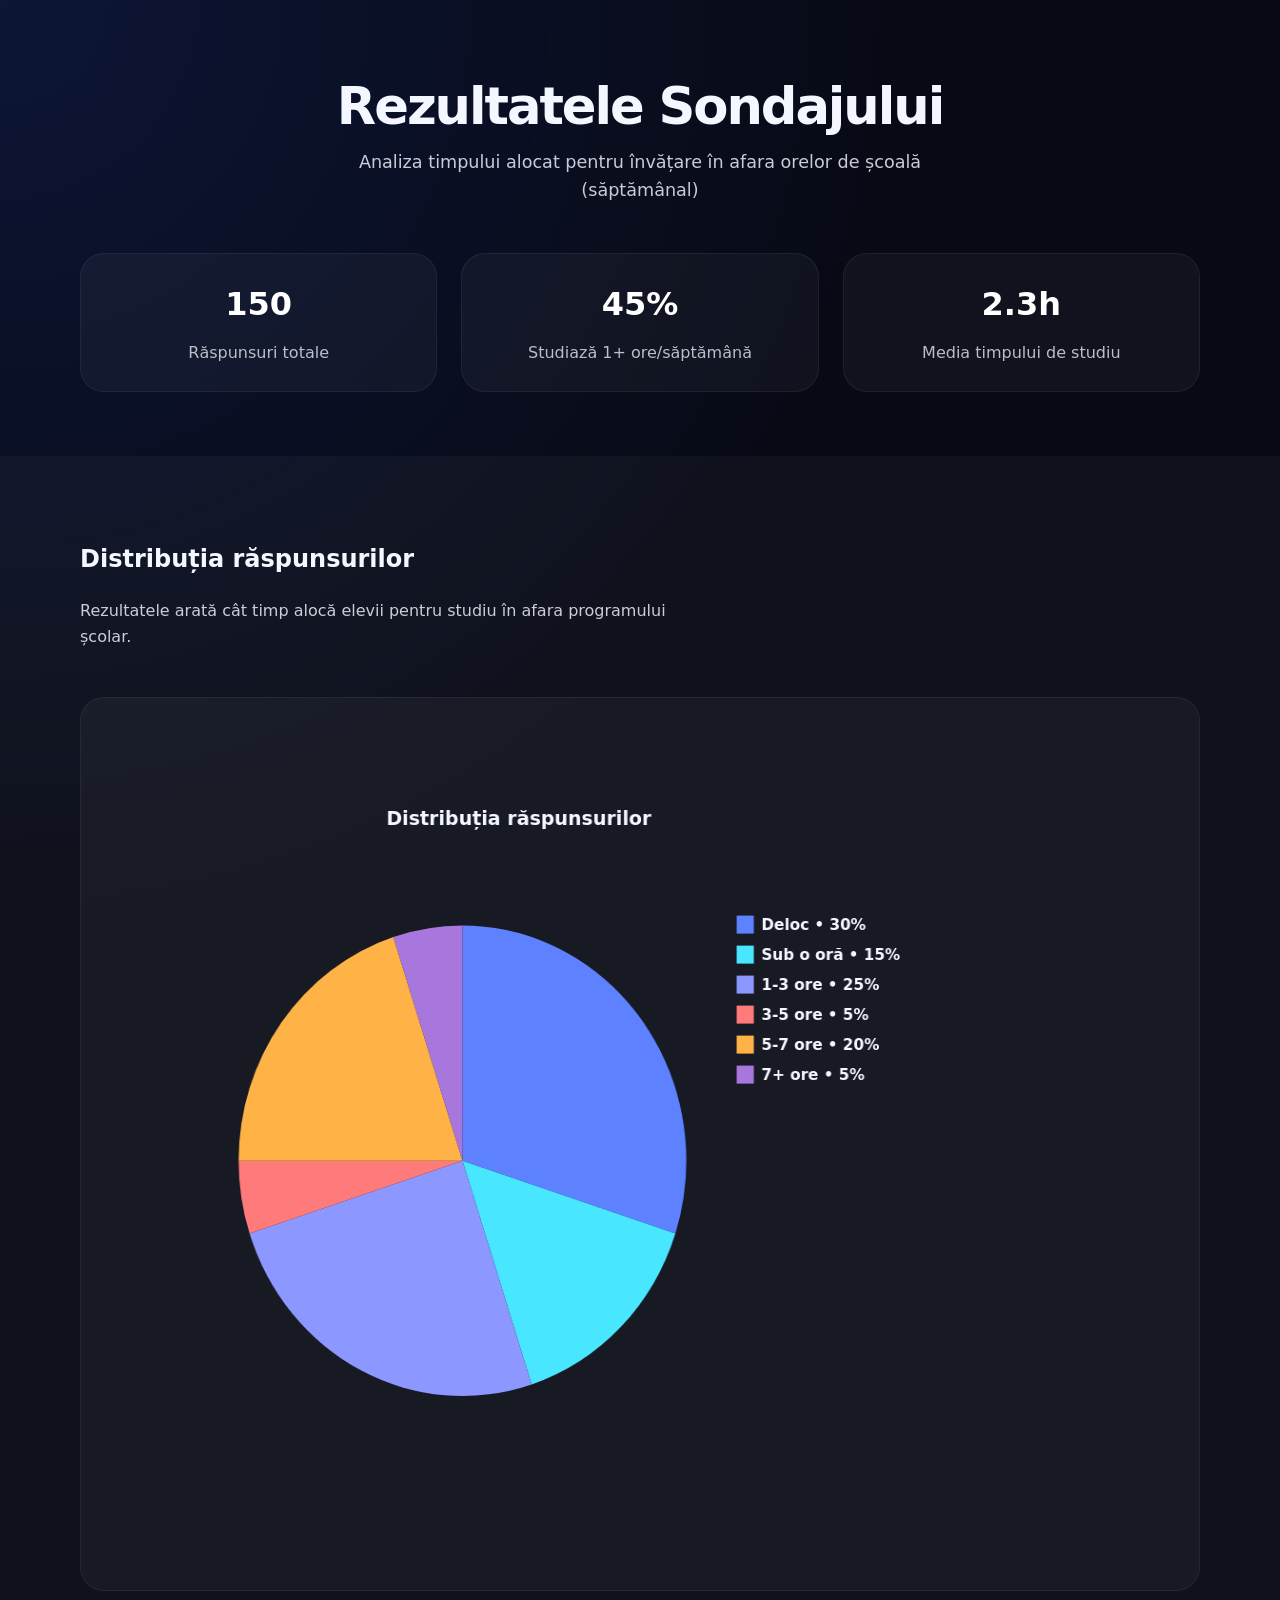
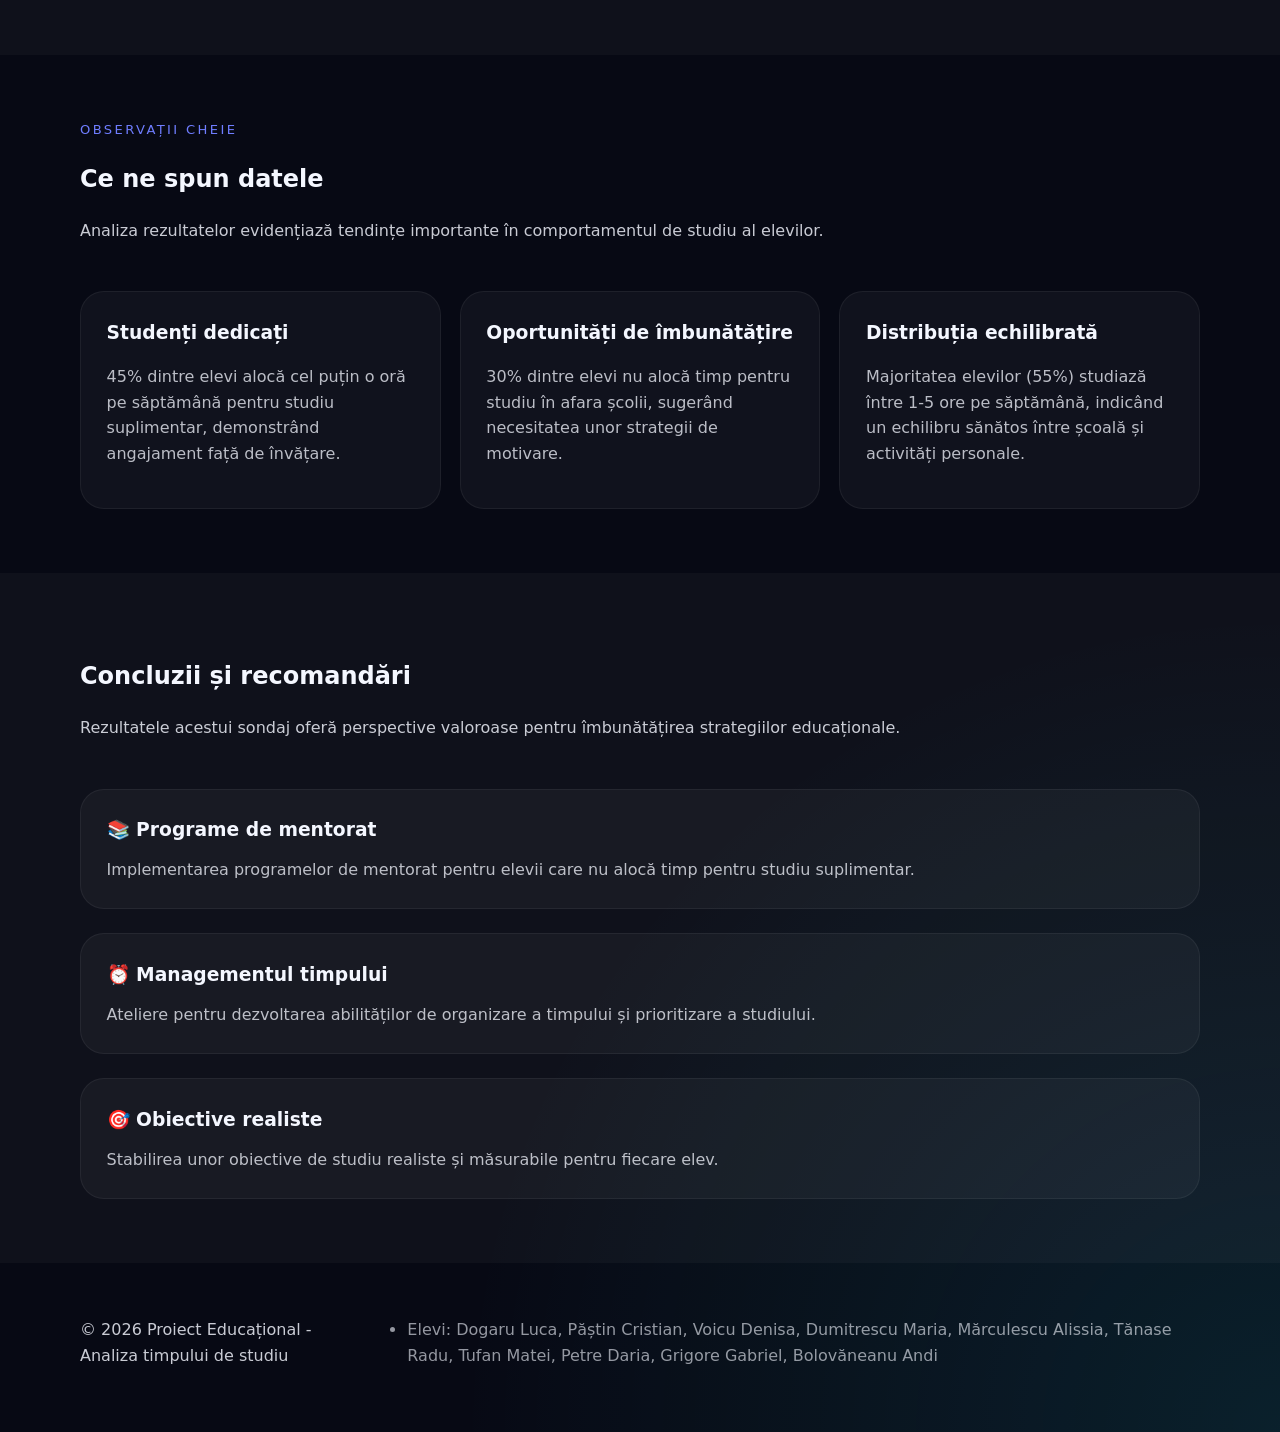
==== index.html @ 550322b6 "placeholders" ====
<!DOCTYPE html>
<html lang="ro">
<head>
    <meta charset="UTF-8">
    <meta name="viewport" content="width=device-width, initial-scale=1.0">
    <title>Rezultatele Sondajului: Timp de studiu săptămânal</title>
    <link rel="stylesheet" href="style.css">
    <link rel="icon" type="image/png" href="sigla-lg.png">
</head>
<body>
    <main>
        <section class="hero" id="results">
            <div class="container">
                <div class="survey-intro">
                    <h1>Rezultatele Sondajului</h1>
                    <p class="survey-description">Analiza timpului alocat pentru învățare în afara orelor de școală (săptămânal)</p>
                </div>

                <div class="results-summary">
                    <div class="result-stats">
                        <div class="stat-card">
                            <strong data-target="150" data-suffix="">150</strong>
                            <span>Răspunsuri totale</span>
                        </div>
                        <div class="stat-card">
                            <strong data-target="45" data-suffix="%">45%</strong>
                            <span>Studiază 1+ ore/săptămână</span>
                        </div>
                        <div class="stat-card">
                            <strong data-target="2.3" data-suffix="h">2.3h</strong>
                            <span>Media timpului de studiu</span>
                        </div>
                    </div>
                </div>
            </div>
        </section>

        <section class="section-light" id="chart">
            <div class="container results-grid">
                <div class="result-summary">
                    <h2>Distribuția răspunsurilor</h2>
                    <p>Rezultatele arată cât timp alocă elevii pentru studiu în afara programului școlar.</p>
                </div>
                <div class="chart-area">
                    <canvas id="pieChart" aria-label="Distribuția timpului de studiu" role="img"></canvas>
                </div>
            </div>
        </section>

        <section class="section-dark" id="insights">
            <div class="container insights-grid">
                <div>
                    <p class="eyebrow">Observații cheie</p>
                    <h2>Ce ne spun datele</h2>
                    <p>Analiza rezultatelor evidențiază tendințe importante în comportamentul de studiu al elevilor.</p>
                </div>
                <div class="insight-cards">
                    <article class="insight-card">
                        <h3>Studenți dedicați</h3>
                        <p>45% dintre elevi alocă cel puțin o oră pe săptămână pentru studiu suplimentar, demonstrând angajament față de învățare.</p>
                    </article>
                    <article class="insight-card">
                        <h3>Oportunități de îmbunătățire</h3>
                        <p>30% dintre elevi nu alocă timp pentru studiu în afara școlii, sugerând necesitatea unor strategii de motivare.</p>
                    </article>
                    <article class="insight-card">
                        <h3>Distribuția echilibrată</h3>
                        <p>Majoritatea elevilor (55%) studiază între 1-5 ore pe săptămână, indicând un echilibru sănătos între școală și activități personale.</p>
                    </article>
                </div>
            </div>
        </section>

        <section class="section-light" id="conclusion">
            <div class="container section-grid">
                <div>
                    <h2>Concluzii și recomandări</h2>
                    <p>Rezultatele acestui sondaj oferă perspective valoroase pentru îmbunătățirea strategiilor educaționale.</p>
                </div>
                <div class="recommendations">
                    <div class="recommendation-item">
                        <h3>📚 Programe de mentorat</h3>
                        <p>Implementarea programelor de mentorat pentru elevii care nu alocă timp pentru studiu suplimentar.</p>
                    </div>
                    <div class="recommendation-item">
                        <h3>⏰ Managementul timpului</h3>
                        <p>Ateliere pentru dezvoltarea abilităților de organizare a timpului și prioritizare a studiului.</p>
                    </div>
                    <div class="recommendation-item">
                        <h3>🎯 Obiective realiste</h3>
                        <p>Stabilirea unor obiective de studiu realiste și măsurabile pentru fiecare elev.</p>
                    </div>
                </div>
            </div>
        </section>
    </main>

    <footer class="site-footer">
        <div class="container footer-inner">
            <p>© 2026 Proiect Educațional - Analiza timpului de studiu</p>
            <ul>
                <li>Elevi: Dogaru Luca, Păștin Cristian, Voicu Denisa, Dumitrescu Maria, Mărculescu Alissia, Tănase Radu, Tufan Matei, Petre Daria, Grigore Gabriel, Bolovăneanu Andi</li>
            </ul>
        </div>
    </footer>
    <script src="scripts.js"></script>
</body>
</html>
---- style.css ----
﻿:root {
    color-scheme: dark;
    font-family: Inter, system-ui, -apple-system, BlinkMacSystemFont, 'Segoe UI', sans-serif;
    color: #f4f7ff;
    background: #080b16;
    font-size: 16px;
    line-height: 1.6;
}
* {
    box-sizing: border-box;
}
html, body {
    margin: 0;
    min-height: 100%;
}
body {
    background: radial-gradient(circle at top left, rgba(47, 99, 255, 0.14), transparent 28%),
                radial-gradient(circle at bottom right, rgba(41, 239, 255, 0.1), transparent 25%),
                #070914;
}
img {
    max-width: 100%;
    display: block;
}
a {
    color: inherit;
    text-decoration: none;
}
.container {
    width: min(1120px, calc(100% - 2rem));
    margin: 0 auto;
}
.site-header {
    position: sticky;
    top: 0;
    z-index: 20;
    backdrop-filter: blur(18px);
    background: rgba(7, 9, 20, 0.82);
    border-bottom: 1px solid rgba(255, 255, 255, 0.05);
}
.header-inner,
.footer-inner {
    display: flex;
    align-items: center;
    justify-content: space-between;
    gap: 1rem;
    padding: 1rem 0;
}
.brand {
    font-weight: 700;
    font-size: 1.2rem;
    letter-spacing: 0.08em;
    text-transform: uppercase;
}
.site-nav {
    display: flex;
    flex-wrap: wrap;
    gap: 1.4rem;
    font-size: 0.95rem;
}
.site-nav a {
    color: rgba(244, 247, 255, 0.78);
}
.hero {
    padding: 5rem 0 4rem;
}
.hero-grid {
    display: grid;
    grid-template-columns: 1.2fr 0.8fr;
    gap: 3rem;
    align-items: center;
}
.hero-copy {
    max-width: 620px;
}
.eyebrow {
    margin: 0 0 1rem;
    color: #6f7dff;
    letter-spacing: 0.18em;
    text-transform: uppercase;
    font-size: 0.82rem;
}
h1 {
    margin: 0;
    font-size: clamp(2.6rem, 4vw, 4.2rem);
    line-height: 1.02;
    letter-spacing: -0.04em;
}
.hero-text,
p {
    color: rgba(244, 247, 255, 0.82);
}
.hero-text {
    margin: 1.5rem 0 2rem;
    max-width: 46rem;
}
.hero-actions {
    display: flex;
    flex-wrap: wrap;
    gap: 1rem;
}
.btn {
    display: inline-flex;
    align-items: center;
    justify-content: center;
    border-radius: 999px;
    padding: 0.95rem 1.7rem;
    font-weight: 600;
    transition: transform 150ms ease, box-shadow 150ms ease, background-color 150ms ease;
}
.btn:hover {
    transform: translateY(-1px);
}
.btn-primary {
    background: linear-gradient(135deg, #5d81ff, #48e6ff);
    color: #070914;
}
.btn-secondary {
    border: 1px solid rgba(244, 247, 255, 0.16);
    color: #f4f7ff;
    background: rgba(255,255,255,0.04);
}
.hero-visual {
    display: grid;
    place-items: center;
}
.chart-card {
    width: 100%;
    max-width: 420px;
    padding: 1.8rem;
    border-radius: 28px;
    background: rgba(255, 255, 255, 0.05);
    border: 1px solid rgba(255, 255, 255, 0.08);
    backdrop-filter: blur(20px);
}
.chart-header {
    display: flex;
    align-items: center;
    justify-content: space-between;
    margin-bottom: 1.5rem;
    color: rgba(244,247,255,0.85);
}
.chart-header strong {
    font-size: 1.6rem;
}
.bar-graphic {
    display: grid;
    gap: 0.9rem;
}
.bar-graphic span {
    height: 0.8rem;
    display: block;
    border-radius: 999px;
    background: linear-gradient(90deg, #5d81ff, #48e6ff);
    width: var(--w);
}
.section-light,
.section-dark,
.contact-section {
    padding: 4rem 0;
}
.section-light {
    background: rgba(255, 255, 255, 0.03);
}
.section-dark {
    background: transparent;
}
.section-grid,
.insights-grid,
.results-grid,
.contact-grid {
    display: grid;
    gap: 2rem;
}
.feature-list,
.insight-cards,
.result-stats {
    display: grid;
    gap: 1.2rem;
}
.feature-card,
.insight-card,
.stat-card {
    padding: 1.6rem;
    border-radius: 24px;
    background: rgba(255, 255, 255, 0.04);
    border: 1px solid rgba(255, 255, 255, 0.06);
}
.feature-card h3,
.insight-card h3 {
    margin: 0 0 0.75rem;
}
.feature-card p,
.insight-card p,
.stat-card span {
    color: rgba(244, 247, 255, 0.75);
}
.insight-cards {
    grid-template-columns: repeat(auto-fit, minmax(220px, 1fr));
}
.steps-list {
    list-style: none;
    padding: 0;
    margin: 0;
    display: grid;
    gap: 1rem;
}
.steps-list li {
    padding: 1.4rem 1.6rem;
    border-radius: 20px;
    background: rgba(255,255,255,0.03);
    border: 1px solid rgba(255,255,255,0.06);
}
.steps-list strong {
    display: block;
    margin-bottom: 0.55rem;
}
.result-summary {
    max-width: 620px;
}
.result-stats {
    grid-template-columns: repeat(3, minmax(0, 1fr));
}
.chart-area {
    padding: 1.6rem;
    border-radius: 24px;
    background: rgba(255, 255, 255, 0.04);
    border: 1px solid rgba(255, 255, 255, 0.06);
}

.chart-area canvas {
    width: 100%;
    height: auto;
    display: block;
    min-height: 280px;
}
.stat-card {
    text-align: center;
}
.stat-card strong {
    font-size: 2rem;
    display: block;
    margin-bottom: 0.6rem;
    color: #fff;
}
.contact-section {
    padding-bottom: 5rem;
}
.contact-grid {
    grid-template-columns: 1.5fr auto;
    align-items: center;
}
.site-footer {
    padding: 1.4rem 0 2rem;
    color: rgba(244, 247, 255, 0.6);
}

/* Presentation Styles */
.survey-intro {
    text-align: center;
    margin-bottom: 3rem;
}

.survey-intro h1 {
    margin-bottom: 1rem;
}

.survey-description {
    font-size: 1.1rem;
    max-width: 600px;
    margin: 0 auto;
}

.results-summary {
    margin-top: 2rem;
}

.result-stats {
    display: grid;
    grid-template-columns: repeat(auto-fit, minmax(200px, 1fr));
    gap: 1.5rem;
    margin-top: 2rem;
}

.recommendations {
    display: grid;
    gap: 1.5rem;
}

.recommendation-item {
    padding: 1.6rem;
    border-radius: 24px;
    background: rgba(255, 255, 255, 0.04);
    border: 1px solid rgba(255, 255, 255, 0.06);
}

.recommendation-item h3 {
    margin: 0 0 0.75rem;
    color: #f4f7ff;
}

.recommendation-item p {
    color: rgba(244, 247, 255, 0.75);
    margin: 0;
}

@media (max-width: 600px) {
    .result-stats {
        grid-template-columns: 1fr;
    }
}
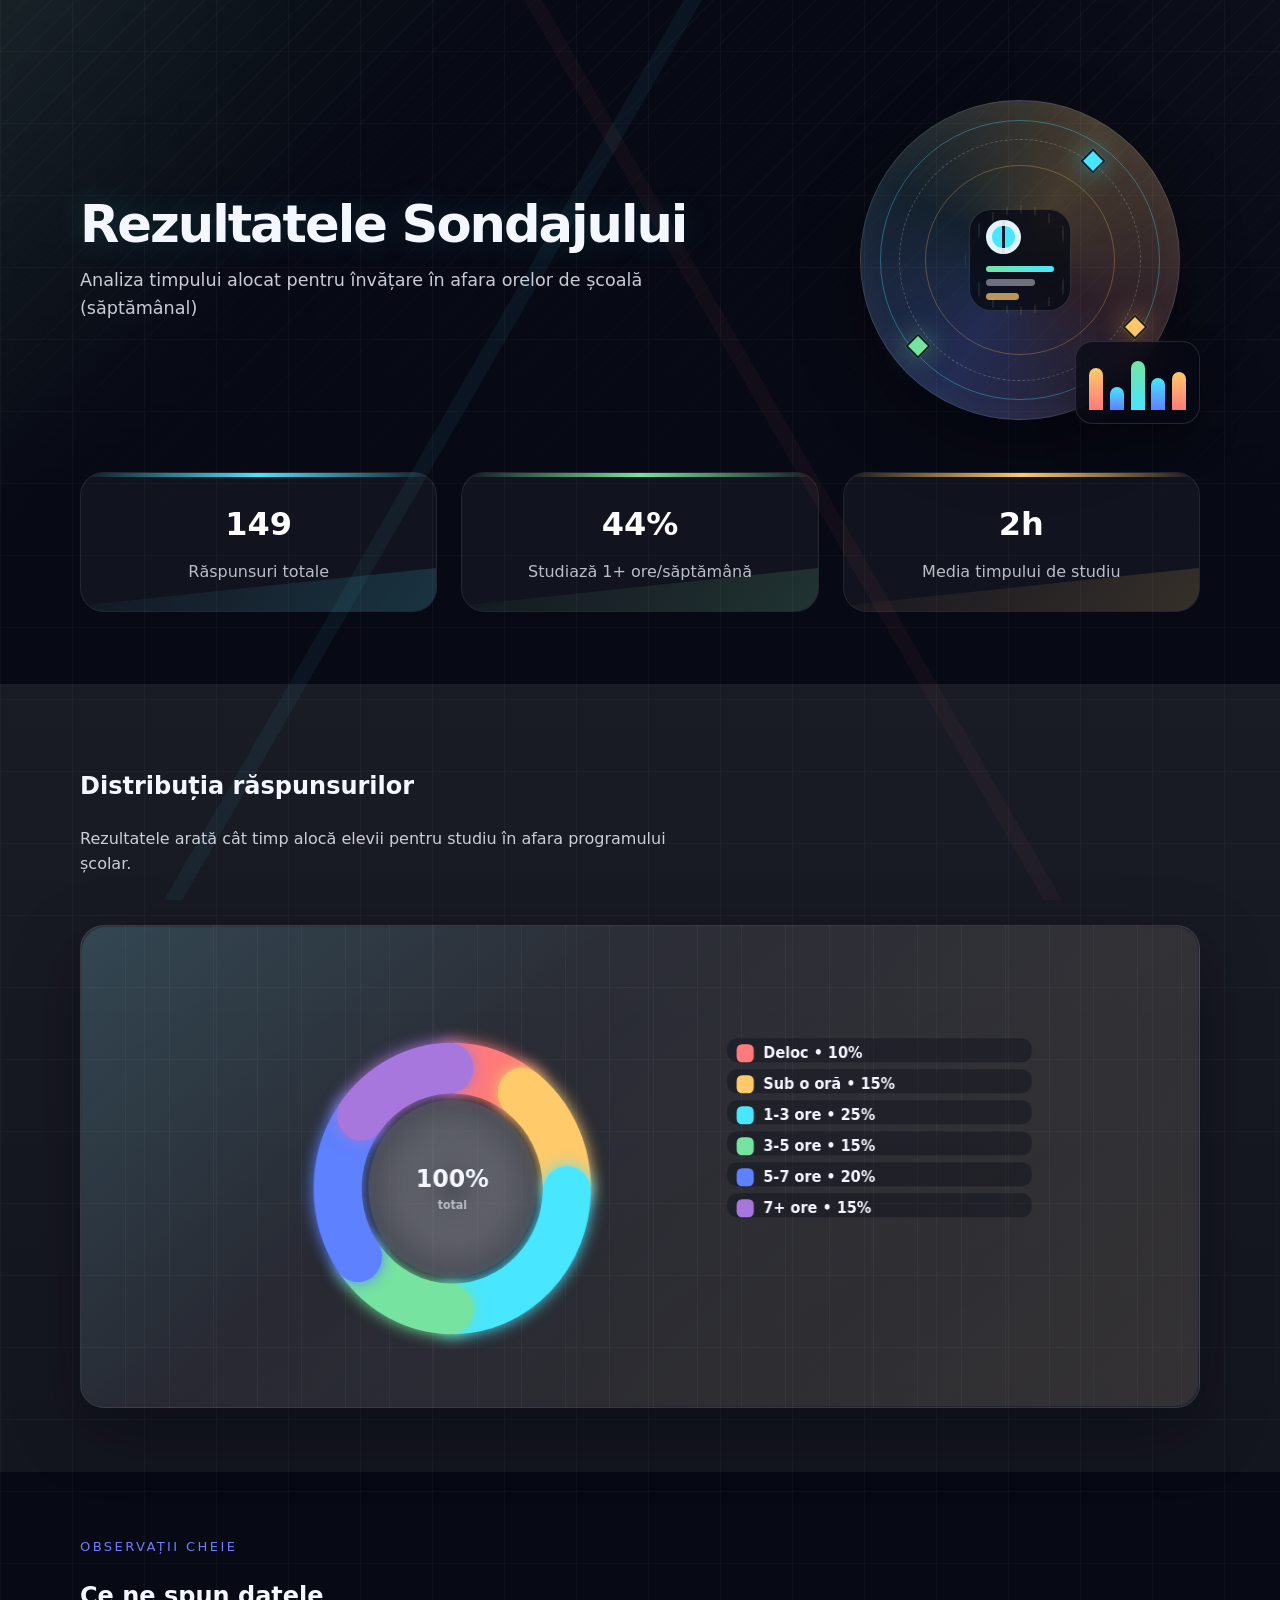
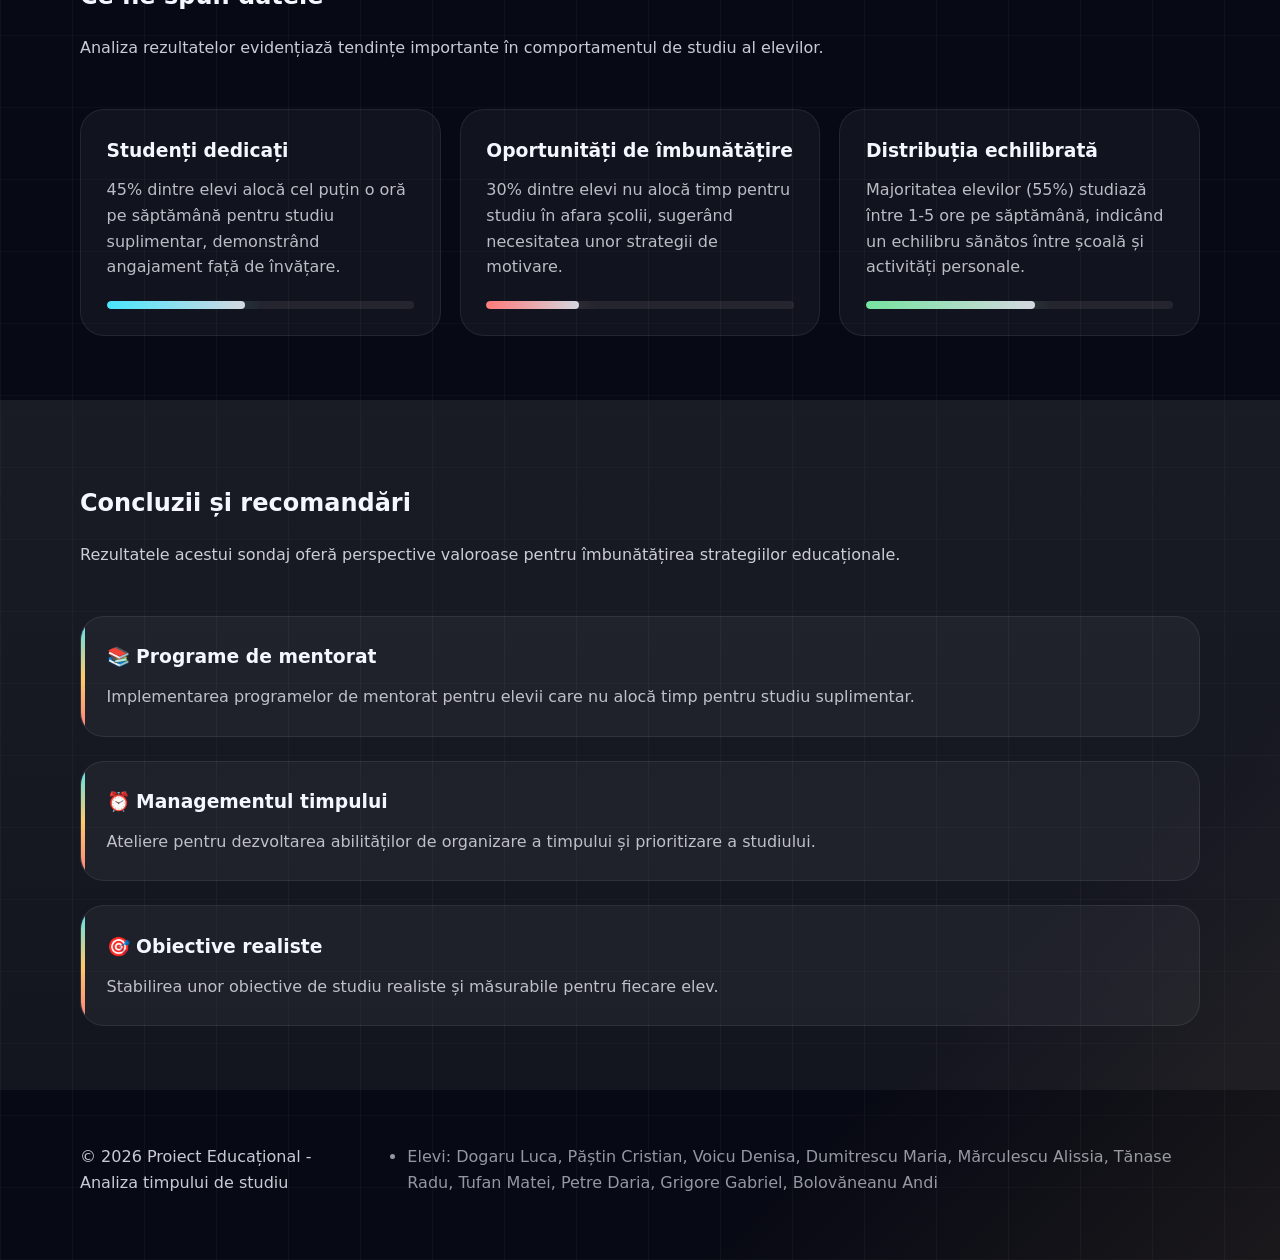
==== commit 44385361: "enhanced placeholder status" ====
--- a/index.html
+++ b/index.html
@@ -11,9 +11,35 @@
     <main>
         <section class="hero" id="results">
             <div class="container">
-                <div class="survey-intro">
-                    <h1>Rezultatele Sondajului</h1>
-                    <p class="survey-description">Analiza timpului alocat pentru învățare în afara orelor de școală (săptămânal)</p>
+                <div class="hero-layout">
+                    <div class="survey-intro">
+                        <h1>Rezultatele Sondajului</h1>
+                        <p class="survey-description">Analiza timpului alocat pentru învățare în afara orelor de școală (săptămânal)</p>
+                    </div>
+
+                    <div class="study-visual" aria-hidden="true">
+                        <div class="orbit-stage">
+                            <span class="orbit-ring orbit-ring-outer"></span>
+                            <span class="orbit-ring orbit-ring-middle"></span>
+                            <span class="orbit-ring orbit-ring-inner"></span>
+                            <span class="orbit-node orbit-node-one"></span>
+                            <span class="orbit-node orbit-node-two"></span>
+                            <span class="orbit-node orbit-node-three"></span>
+                            <div class="study-core">
+                                <span class="core-mark"></span>
+                                <span class="core-line core-line-wide"></span>
+                                <span class="core-line"></span>
+                                <span class="core-line core-line-short"></span>
+                            </div>
+                        </div>
+                        <div class="mini-bars">
+                            <span style="--height: 76%"></span>
+                            <span style="--height: 42%"></span>
+                            <span style="--height: 88%"></span>
+                            <span style="--height: 58%"></span>
+                            <span style="--height: 68%"></span>
+                        </div>
+                    </div>
                 </div>
 
                 <div class="results-summary">
@@ -58,14 +84,17 @@
                     <article class="insight-card">
                         <h3>Studenți dedicați</h3>
                         <p>45% dintre elevi alocă cel puțin o oră pe săptămână pentru studiu suplimentar, demonstrând angajament față de învățare.</p>
+                        <div class="insight-meter" aria-hidden="true"><span style="--value: 45%"></span></div>
                     </article>
                     <article class="insight-card">
                         <h3>Oportunități de îmbunătățire</h3>
                         <p>30% dintre elevi nu alocă timp pentru studiu în afara școlii, sugerând necesitatea unor strategii de motivare.</p>
+                        <div class="insight-meter" aria-hidden="true"><span style="--value: 30%"></span></div>
                     </article>
                     <article class="insight-card">
                         <h3>Distribuția echilibrată</h3>
                         <p>Majoritatea elevilor (55%) studiază între 1-5 ore pe săptămână, indicând un echilibru sănătos între școală și activități personale.</p>
+                        <div class="insight-meter" aria-hidden="true"><span style="--value: 55%"></span></div>
                     </article>
                 </div>
             </div>
@@ -105,4 +134,4 @@
     </footer>
     <script src="scripts.js"></script>
 </body>
-</html>+</html>
--- a/style.css
+++ b/style.css
@@ -5,6 +5,15 @@
     background: #080b16;
     font-size: 16px;
     line-height: 1.6;
+    --surface: rgba(255, 255, 255, 0.045);
+    --surface-strong: rgba(255, 255, 255, 0.075);
+    --line: rgba(255, 255, 255, 0.08);
+    --blue: #5d81ff;
+    --cyan: #48e6ff;
+    --mint: #76e4a0;
+    --gold: #ffca6a;
+    --coral: #ff7a7a;
+    --violet: #a877dd;
 }
 * {
     box-sizing: border-box;
@@ -14,9 +23,31 @@
     min-height: 100%;
 }
 body {
-    background: radial-gradient(circle at top left, rgba(47, 99, 255, 0.14), transparent 28%),
-                radial-gradient(circle at bottom right, rgba(41, 239, 255, 0.1), transparent 25%),
-                #070914;
+    position: relative;
+    overflow-x: hidden;
+    background:
+        linear-gradient(135deg, rgba(118, 228, 160, 0.08), transparent 24rem),
+        linear-gradient(315deg, rgba(255, 202, 106, 0.08), transparent 26rem),
+        repeating-linear-gradient(90deg, rgba(255, 255, 255, 0.035) 0 1px, transparent 1px 72px),
+        repeating-linear-gradient(0deg, rgba(255, 255, 255, 0.025) 0 1px, transparent 1px 72px),
+        #070914;
+}
+body::before {
+    content: "";
+    position: fixed;
+    inset: 0;
+    z-index: 0;
+    pointer-events: none;
+    background:
+        linear-gradient(120deg, transparent 0 38%, rgba(72, 230, 255, 0.07) 38% 39%, transparent 39% 100%),
+        linear-gradient(60deg, transparent 0 58%, rgba(255, 122, 122, 0.06) 58% 59%, transparent 59% 100%);
+    opacity: 0.85;
+}
+main,
+.site-header,
+.site-footer {
+    position: relative;
+    z-index: 1;
 }
 img {
     max-width: 100%;
@@ -62,7 +93,27 @@
     color: rgba(244, 247, 255, 0.78);
 }
 .hero {
-    padding: 5rem 0 4rem;
+    position: relative;
+    overflow: hidden;
+    padding: 5rem 0 4.5rem;
+}
+.hero::before {
+    content: "";
+    position: absolute;
+    inset: 0;
+    background:
+        linear-gradient(90deg, rgba(255, 255, 255, 0.05), transparent 28% 72%, rgba(255, 255, 255, 0.04)),
+        repeating-linear-gradient(135deg, rgba(255, 255, 255, 0.04) 0 1px, transparent 1px 18px);
+    -webkit-mask-image: linear-gradient(to bottom, rgba(0, 0, 0, 0.7), transparent 85%);
+    mask-image: linear-gradient(to bottom, rgba(0, 0, 0, 0.7), transparent 85%);
+    pointer-events: none;
+}
+.hero .container,
+.section-light .container,
+.section-dark .container,
+.site-footer .container {
+    position: relative;
+    z-index: 1;
 }
 .hero-grid {
     display: grid;
@@ -160,7 +211,9 @@
     padding: 4rem 0;
 }
 .section-light {
-    background: rgba(255, 255, 255, 0.03);
+    background:
+        linear-gradient(180deg, rgba(255, 255, 255, 0.045), rgba(255, 255, 255, 0.018)),
+        rgba(255, 255, 255, 0.03);
 }
 .section-dark {
     background: transparent;
@@ -183,8 +236,8 @@
 .stat-card {
     padding: 1.6rem;
     border-radius: 24px;
-    background: rgba(255, 255, 255, 0.04);
-    border: 1px solid rgba(255, 255, 255, 0.06);
+    background: var(--surface);
+    border: 1px solid var(--line);
 }
 .feature-card h3,
 .insight-card h3 {
@@ -222,27 +275,85 @@
     grid-template-columns: repeat(3, minmax(0, 1fr));
 }
 .chart-area {
+    position: relative;
+    overflow: hidden;
     padding: 1.6rem;
     border-radius: 24px;
-    background: rgba(255, 255, 255, 0.04);
-    border: 1px solid rgba(255, 255, 255, 0.06);
+    background:
+        linear-gradient(145deg, rgba(255, 255, 255, 0.07), rgba(255, 255, 255, 0.025)),
+        repeating-linear-gradient(90deg, rgba(255, 255, 255, 0.035) 0 1px, transparent 1px 44px),
+        rgba(255, 255, 255, 0.04);
+    border: 1px solid var(--line);
+    box-shadow: 0 22px 70px rgba(0, 0, 0, 0.28);
+}
+
+.chart-area::before {
+    content: "";
+    position: absolute;
+    inset: 1px;
+    border-radius: inherit;
+    background: linear-gradient(135deg, rgba(72, 230, 255, 0.12), transparent 35%, rgba(255, 202, 106, 0.08));
+    pointer-events: none;
 }
 
 .chart-area canvas {
+    position: relative;
+    z-index: 1;
     width: 100%;
     height: auto;
     display: block;
     min-height: 280px;
 }
 .stat-card {
+    --card-accent: var(--cyan);
+    position: relative;
+    overflow: hidden;
     text-align: center;
+    transition: transform 180ms ease, border-color 180ms ease, background-color 180ms ease, box-shadow 180ms ease;
+}
+.stat-card:nth-child(2) {
+    --card-accent: var(--mint);
+}
+.stat-card:nth-child(3) {
+    --card-accent: var(--gold);
+}
+.stat-card::before {
+    content: "";
+    position: absolute;
+    inset: 0 0 auto;
+    height: 4px;
+    background: linear-gradient(90deg, transparent, var(--card-accent), transparent);
+}
+.stat-card::after {
+    content: "";
+    position: absolute;
+    inset: auto -25% -55% -25%;
+    height: 72%;
+    background: linear-gradient(135deg, transparent, rgba(72, 230, 255, 0.12));
+    background: linear-gradient(135deg, transparent, color-mix(in srgb, var(--card-accent) 20%, transparent));
+    transform: rotate(-6deg);
+    pointer-events: none;
+}
+.stat-card:hover,
+.insight-card:hover,
+.recommendation-item:hover {
+    transform: translateY(-4px);
+    border-color: rgba(255, 255, 255, 0.18);
+    background-color: var(--surface-strong);
+    box-shadow: 0 20px 48px rgba(0, 0, 0, 0.24);
 }
 .stat-card strong {
+    position: relative;
+    z-index: 1;
     font-size: 2rem;
     display: block;
     margin-bottom: 0.6rem;
     color: #fff;
 }
+.stat-card span {
+    position: relative;
+    z-index: 1;
+}
 .contact-section {
     padding-bottom: 5rem;
 }
@@ -256,19 +367,200 @@
 }
 
 /* Presentation Styles */
+.hero-layout {
+    display: grid;
+    grid-template-columns: minmax(0, 1fr) minmax(280px, 0.72fr);
+    align-items: center;
+    gap: clamp(2rem, 5vw, 4.5rem);
+}
+
 .survey-intro {
-    text-align: center;
-    margin-bottom: 3rem;
+    text-align: left;
+    margin-bottom: 0;
 }
 
 .survey-intro h1 {
     margin-bottom: 1rem;
+    text-shadow: 0 0 34px rgba(72, 230, 255, 0.16);
 }
 
 .survey-description {
     font-size: 1.1rem;
     max-width: 600px;
-    margin: 0 auto;
+    margin: 0;
+}
+
+.study-visual {
+    position: relative;
+    justify-self: end;
+    width: min(360px, 100%);
+    aspect-ratio: 1;
+    display: grid;
+    place-items: center;
+}
+
+.orbit-stage {
+    position: relative;
+    width: min(320px, 88vw);
+    aspect-ratio: 1;
+    border-radius: 50%;
+    border: 1px solid rgba(255, 255, 255, 0.12);
+    background:
+        conic-gradient(from 210deg, rgba(93, 129, 255, 0.24), rgba(72, 230, 255, 0.08), rgba(255, 202, 106, 0.22), rgba(255, 122, 122, 0.12), rgba(93, 129, 255, 0.24)),
+        rgba(255, 255, 255, 0.035);
+    box-shadow: inset 0 0 42px rgba(255, 255, 255, 0.04), 0 26px 70px rgba(0, 0, 0, 0.32);
+    animation: floatVisual 7s ease-in-out infinite;
+}
+
+.orbit-stage::before,
+.orbit-stage::after,
+.orbit-ring {
+    content: "";
+    position: absolute;
+    border-radius: 50%;
+    pointer-events: none;
+}
+
+.orbit-stage::before {
+    inset: 12%;
+    border: 1px dashed rgba(244, 247, 255, 0.22);
+    animation: spin 22s linear infinite;
+}
+
+.orbit-stage::after {
+    inset: 28%;
+    background: repeating-linear-gradient(90deg, rgba(255, 255, 255, 0.08) 0 2px, transparent 2px 14px);
+    -webkit-mask-image: radial-gradient(circle, transparent 47%, #000 48% 55%, transparent 56%);
+    mask-image: radial-gradient(circle, transparent 47%, #000 48% 55%, transparent 56%);
+    animation: spin 16s linear infinite reverse;
+}
+
+.orbit-ring-outer {
+    inset: 6%;
+    border: 1px solid rgba(72, 230, 255, 0.34);
+}
+
+.orbit-ring-middle {
+    inset: 20%;
+    border: 1px solid rgba(255, 202, 106, 0.28);
+}
+
+.orbit-ring-inner {
+    inset: 34%;
+    border: 1px solid rgba(118, 228, 160, 0.28);
+}
+
+.orbit-node {
+    position: absolute;
+    width: 18px;
+    height: 18px;
+    border: 2px solid rgba(7, 9, 20, 0.9);
+    background: var(--node-color, var(--cyan));
+    transform: rotate(45deg);
+    box-shadow: 0 0 26px rgba(72, 230, 255, 0.24);
+    box-shadow: 0 0 26px color-mix(in srgb, var(--node-color) 56%, transparent);
+    animation: pulseNode 2.4s ease-in-out infinite;
+}
+
+.orbit-node-one {
+    --node-color: var(--cyan);
+    top: 16%;
+    left: 70%;
+}
+
+.orbit-node-two {
+    --node-color: var(--gold);
+    right: 11%;
+    bottom: 26%;
+    animation-delay: 0.35s;
+}
+
+.orbit-node-three {
+    --node-color: var(--mint);
+    left: 15%;
+    bottom: 20%;
+    animation-delay: 0.7s;
+}
+
+.study-core {
+    position: absolute;
+    inset: 34%;
+    display: grid;
+    align-content: center;
+    gap: 0.45rem;
+    padding: 1rem;
+    border-radius: 22px;
+    background: rgba(7, 9, 20, 0.78);
+    border: 1px solid rgba(255, 255, 255, 0.14);
+    backdrop-filter: blur(14px);
+}
+
+.core-mark,
+.core-line {
+    display: block;
+    border-radius: 999px;
+}
+
+.core-mark {
+    width: 2.15rem;
+    height: 2.15rem;
+    margin-bottom: 0.25rem;
+    background:
+        linear-gradient(90deg, transparent 42%, rgba(7, 9, 20, 0.9) 42% 58%, transparent 58%),
+        linear-gradient(var(--cyan), var(--cyan));
+    border: 6px solid rgba(244, 247, 255, 0.9);
+}
+
+.core-line {
+    height: 0.42rem;
+    width: 72%;
+    background: rgba(244, 247, 255, 0.42);
+}
+
+.core-line-wide {
+    width: 100%;
+    background: linear-gradient(90deg, var(--mint), var(--cyan));
+}
+
+.core-line-short {
+    width: 48%;
+    background: rgba(255, 202, 106, 0.72);
+}
+
+.mini-bars {
+    position: absolute;
+    right: 0;
+    bottom: 1rem;
+    display: flex;
+    align-items: end;
+    gap: 0.42rem;
+    width: 7.8rem;
+    height: 5.2rem;
+    padding: 0.8rem;
+    border-radius: 18px;
+    background: rgba(7, 9, 20, 0.72);
+    border: 1px solid rgba(255, 255, 255, 0.12);
+    backdrop-filter: blur(16px);
+    box-shadow: 0 18px 40px rgba(0, 0, 0, 0.24);
+}
+
+.mini-bars span {
+    flex: 1;
+    height: var(--height);
+    min-height: 0.8rem;
+    border-radius: 999px 999px 0 0;
+    background: linear-gradient(180deg, var(--gold), var(--coral));
+    animation: barRise 1.8s ease-in-out infinite alternate;
+}
+
+.mini-bars span:nth-child(2n) {
+    background: linear-gradient(180deg, var(--cyan), var(--blue));
+    animation-delay: 0.25s;
+}
+
+.mini-bars span:nth-child(3n) {
+    background: linear-gradient(180deg, var(--mint), var(--cyan));
+    animation-delay: 0.5s;
 }
 
 .results-summary {
@@ -288,10 +580,21 @@
 }
 
 .recommendation-item {
+    position: relative;
+    overflow: hidden;
     padding: 1.6rem;
     border-radius: 24px;
-    background: rgba(255, 255, 255, 0.04);
-    border: 1px solid rgba(255, 255, 255, 0.06);
+    background: var(--surface);
+    border: 1px solid var(--line);
+    transition: transform 180ms ease, border-color 180ms ease, background-color 180ms ease, box-shadow 180ms ease;
+}
+
+.recommendation-item::before {
+    content: "";
+    position: absolute;
+    inset: 0 auto 0 0;
+    width: 4px;
+    background: linear-gradient(180deg, var(--cyan), var(--gold), var(--coral));
 }
 
 .recommendation-item h3 {
@@ -304,8 +607,155 @@
     margin: 0;
 }
 
+.insight-card {
+    --meter-color: var(--cyan);
+    display: flex;
+    flex-direction: column;
+    min-height: 100%;
+    position: relative;
+    overflow: hidden;
+    transition: transform 180ms ease, border-color 180ms ease, background-color 180ms ease, box-shadow 180ms ease;
+}
+
+.insight-card:nth-child(2) {
+    --meter-color: var(--coral);
+}
+
+.insight-card:nth-child(3) {
+    --meter-color: var(--mint);
+}
+
+.insight-card::before {
+    content: "";
+    position: absolute;
+    inset: -1px;
+    border-radius: inherit;
+    background: linear-gradient(135deg, rgba(72, 230, 255, 0.12), transparent 36%);
+    background: linear-gradient(135deg, color-mix(in srgb, var(--meter-color) 26%, transparent), transparent 36%);
+    opacity: 0;
+    transition: opacity 180ms ease;
+    pointer-events: none;
+}
+
+.insight-card:hover::before {
+    opacity: 1;
+}
+
+.insight-card h3,
+.insight-card p,
+.insight-meter {
+    position: relative;
+    z-index: 1;
+}
+
+.insight-card p {
+    margin: 0 0 1.3rem;
+}
+
+.insight-meter {
+    margin-top: auto;
+    height: 0.55rem;
+    overflow: hidden;
+    border-radius: 999px;
+    background: rgba(255, 255, 255, 0.08);
+}
+
+.insight-meter span {
+    display: block;
+    width: var(--value);
+    height: 100%;
+    border-radius: inherit;
+    background: linear-gradient(90deg, var(--meter-color), rgba(244, 247, 255, 0.85));
+    box-shadow: 0 0 24px rgba(72, 230, 255, 0.24);
+    box-shadow: 0 0 24px color-mix(in srgb, var(--meter-color) 45%, transparent);
+    animation: fillMeter 900ms cubic-bezier(0.2, 0.85, 0.22, 1) both;
+}
+
+@keyframes floatVisual {
+    0%, 100% {
+        transform: translateY(0);
+    }
+    50% {
+        transform: translateY(-12px);
+    }
+}
+
+@keyframes spin {
+    to {
+        transform: rotate(360deg);
+    }
+}
+
+@keyframes pulseNode {
+    0%, 100% {
+        transform: rotate(45deg) scale(1);
+    }
+    50% {
+        transform: rotate(45deg) scale(1.22);
+    }
+}
+
+@keyframes barRise {
+    to {
+        transform: scaleY(0.82);
+        filter: brightness(1.18);
+    }
+}
+
+@keyframes fillMeter {
+    from {
+        width: 0;
+    }
+}
+
+@media (max-width: 840px) {
+    .hero-layout {
+        grid-template-columns: 1fr;
+        text-align: center;
+    }
+
+    .survey-intro {
+        text-align: center;
+    }
+
+    .survey-description {
+        margin: 0 auto;
+    }
+
+    .study-visual {
+        justify-self: center;
+        width: min(340px, 100%);
+    }
+}
+
 @media (max-width: 600px) {
+    .hero {
+        padding-top: 3.5rem;
+    }
+
     .result-stats {
         grid-template-columns: 1fr;
     }
-}
+
+    .study-core {
+        inset: 32%;
+        padding: 0.75rem;
+    }
+
+    .mini-bars {
+        right: 50%;
+        bottom: -0.5rem;
+        transform: translateX(50%);
+    }
+}
+
+@media (prefers-reduced-motion: reduce) {
+    *,
+    *::before,
+    *::after {
+        animation-duration: 0.01ms !important;
+        animation-iteration-count: 1 !important;
+        scroll-behavior: auto !important;
+        transition-duration: 0.01ms !important;
+    }
+}
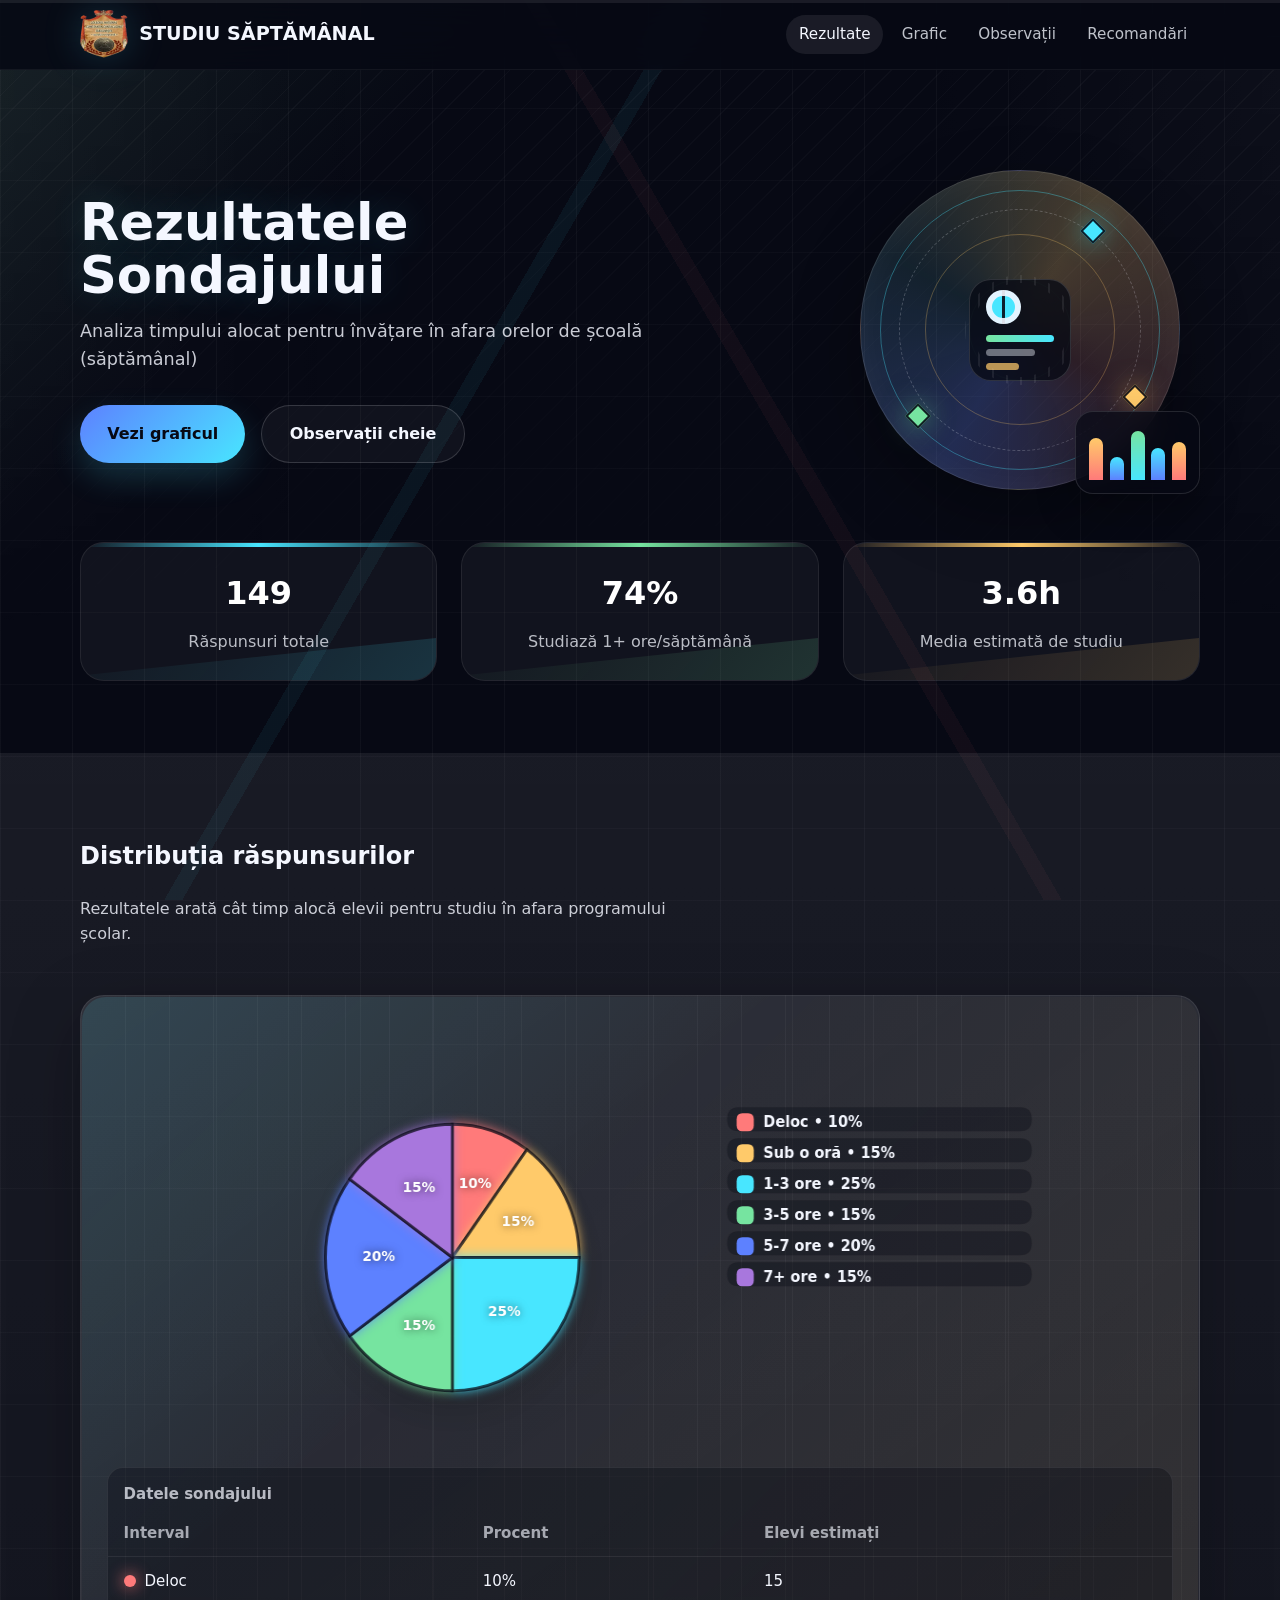
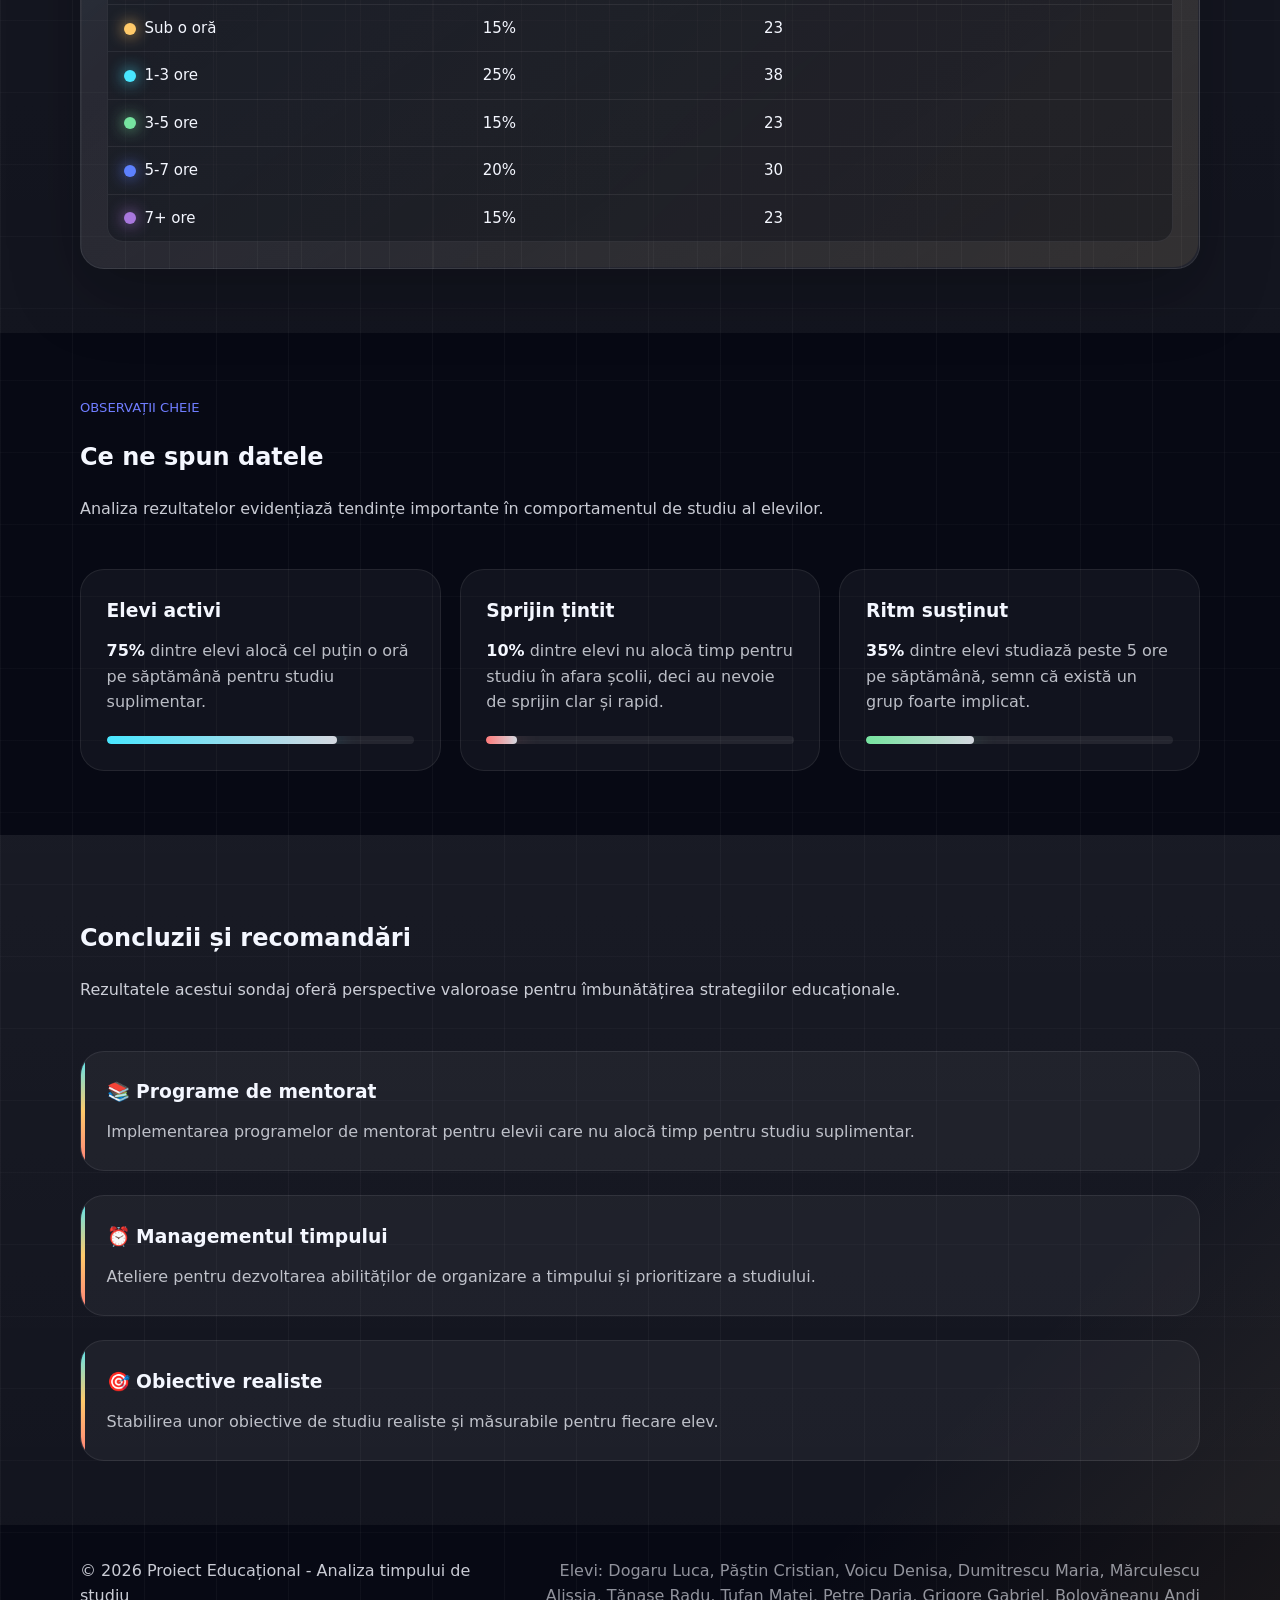
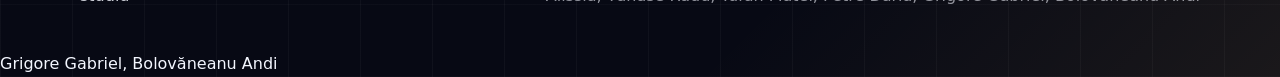
==== commit b1a0ec90: "interfata noua" ====
--- a/index.html
+++ b/index.html
@@ -2,19 +2,42 @@
 <html lang="ro">
 <head>
     <meta charset="UTF-8">
-    <meta name="viewport" content="width=device-width, initial-scale=1.0">
+    <meta name="viewport" content="width=device-width, initial-scale=1.    <meta name="description" content="Rezultatele unui sondaj despre timpul de studiu săptămânal al elevilor, cu statistici, grafic și recomandări educaționale.">
+    <meta name="theme-color" content="#070914">
     <title>Rezultatele Sondajului: Timp de studiu săptămânal</title>
-    <link rel="stylesheet" href="style.css">
+        <link rel="stylesheet" href="style.css?v=20260427-compact-header">
     <link rel="icon" type="image/png" href="sigla-lg.png">
 </head>
 <body>
-    <main>
-        <section class="hero" id="results">
+    <a class="skip-link" href="#content">Sari la conținut</a>
+    <div class="reading-progress" aria-hidden="true"><span></span></div>
+
+    <header class="site-header">
+        <div class="container header-inner">
+            <a class="brand" href="#results" aria-label="Rezultatele sondajului">
+                <img class="brand-mark" src="sigla-lg.png" alt="" width="48" height="48" decoding="async">
+                <span>Studiu săptămânal</span>
+            </a>
+            <nav class="site-nav" aria-label="Secțiuni principale">
+                <a href="#results">Rezultate</a>
+                <a href="#chart">Grafic</a>
+                <a href="#insights">Observații</a>
+                <a href="#conclusion">Recomandări</a>
+            </nav>
+        </div>
+    </header>
+
+    <main id="content">
+        <section class="hero" id="results" aria-labelledby="results-title">
             <div class="container">
                 <div class="hero-layout">
                     <div class="survey-intro">
-                        <h1>Rezultatele Sondajului</h1>
+                        <h1 id="results-title">Rezultatele Sondajului</h1>
                         <p class="survey-description">Analiza timpului alocat pentru învățare în afara orelor de școală (săptămânal)</p>
+                        <div class="hero-actions" aria-label="Legături rapide">
+                            <a class="btn btn-primary" href="#chart">Vezi graficul</a>
+                            <a class="btn btn-secondary" href="#insights">Observații cheie</a>
+                        </div>
                     </div>
 
                     <div class="study-visual" aria-hidden="true">
@@ -45,65 +68,110 @@
                 <div class="results-summary">
                     <div class="result-stats">
                         <div class="stat-card">
-                            <strong data-target="150" data-suffix="">150</strong>
+                            <strong data-stat="total-responses" data-target="150" data-suffix="">150</strong>
                             <span>Răspunsuri totale</span>
                         </div>
                         <div class="stat-card">
-                            <strong data-target="45" data-suffix="%">45%</strong>
+                            <strong data-stat="study-active" data-target="75" data-suffix="%">75%</strong>
                             <span>Studiază 1+ ore/săptămână</span>
                         </div>
                         <div class="stat-card">
-                            <strong data-target="2.3" data-suffix="h">2.3h</strong>
-                            <span>Media timpului de studiu</span>
-                        </div>
-                    </div>
-                </div>
-            </div>
-        </section>
-
-        <section class="section-light" id="chart">
+                            <strong data-stat="average-hours" data-target="3.6" data-suffix="h">3.6h</strong>
+                            <span>Media estimată de studiu</span>
+                        </div>
+                    </div>
+                </div>
+            </div>
+        </section>
+
+        <section class="section-light" id="chart" aria-labelledby="chart-title">
             <div class="container results-grid">
                 <div class="result-summary">
-                    <h2>Distribuția răspunsurilor</h2>
+                    <h2 id="chart-title">Distribuția răspunsurilor</h2>
                     <p>Rezultatele arată cât timp alocă elevii pentru studiu în afara programului școlar.</p>
                 </div>
                 <div class="chart-area">
-                    <canvas id="pieChart" aria-label="Distribuția timpului de studiu" role="img"></canvas>
-                </div>
-            </div>
-        </section>
-
-        <section class="section-dark" id="insights">
+                    <canvas id="pieChart" aria-label="Distribuția timpului de studiu" aria-describedby="chartSummary" role="img"></canvas>
+                    <p class="sr-only" id="chartSummary">Graficul prezintă distribuția procentuală a timpului de studiu săptămânal.</p>
+                    <div class="data-table-wrap">
+                        <table class="data-table">
+                            <caption>Datele sondajului</caption>
+                            <thead>
+                                <tr>
+                                    <th scope="col">Interval</th>
+                                    <th scope="col">Procent</th>
+                                    <th scope="col">Elevi estimați</th>
+                                </tr>
+                            </thead>
+                            <tbody id="resultsTableBody">
+                                <tr>
+                                    <td><span class="legend-dot" style="--dot-color: #ff7a7a"></span>Deloc</td>
+                                    <td>10%</td>
+                                    <td>15</td>
+                                </tr>
+                                <tr>
+                                    <td><span class="legend-dot" style="--dot-color: #ffca6a"></span>Sub o oră</td>
+                                    <td>15%</td>
+                                    <td>23</td>
+                                </tr>
+                                <tr>
+                                    <td><span class="legend-dot" style="--dot-color: #48e6ff"></span>1-3 ore</td>
+                                    <td>25%</td>
+                                    <td>38</td>
+                                </tr>
+                                <tr>
+                                    <td><span class="legend-dot" style="--dot-color: #76e4a0"></span>3-5 ore</td>
+                                    <td>15%</td>
+                                    <td>23</td>
+                                </tr>
+                                <tr>
+                                    <td><span class="legend-dot" style="--dot-color: #5d81ff"></span>5-7 ore</td>
+                                    <td>20%</td>
+                                    <td>30</td>
+                                </tr>
+                                <tr>
+                                    <td><span class="legend-dot" style="--dot-color: #a877dd"></span>7+ ore</td>
+                                    <td>15%</td>
+                                    <td>23</td>
+                                </tr>
+                            </tbody>
+                        </table>
+                    </div>
+                </div>
+            </div>
+        </section>
+
+        <section class="section-dark" id="insights" aria-labelledby="insights-title">
             <div class="container insights-grid">
                 <div>
                     <p class="eyebrow">Observații cheie</p>
-                    <h2>Ce ne spun datele</h2>
+                    <h2 id="insights-title">Ce ne spun datele</h2>
                     <p>Analiza rezultatelor evidențiază tendințe importante în comportamentul de studiu al elevilor.</p>
                 </div>
                 <div class="insight-cards">
                     <article class="insight-card">
-                        <h3>Studenți dedicați</h3>
-                        <p>45% dintre elevi alocă cel puțin o oră pe săptămână pentru studiu suplimentar, demonstrând angajament față de învățare.</p>
-                        <div class="insight-meter" aria-hidden="true"><span style="--value: 45%"></span></div>
+                        <h3>Elevi activi</h3>
+                        <p><strong data-inline="study-active">75%</strong> dintre elevi alocă cel puțin o oră pe săptămână pentru studiu suplimentar.</p>
+                        <div class="insight-meter" aria-hidden="true"><span data-meter="study-active" style="--value: 75%"></span></div>
                     </article>
                     <article class="insight-card">
-                        <h3>Oportunități de îmbunătățire</h3>
-                        <p>30% dintre elevi nu alocă timp pentru studiu în afara școlii, sugerând necesitatea unor strategii de motivare.</p>
-                        <div class="insight-meter" aria-hidden="true"><span style="--value: 30%"></span></div>
+                        <h3>Sprijin țintit</h3>
+                        <p><strong data-inline="no-study">10%</strong> dintre elevi nu alocă timp pentru studiu în afara școlii, deci au nevoie de sprijin clar și rapid.</p>
+                        <div class="insight-meter" aria-hidden="true"><span data-meter="no-study" style="--value: 10%"></span></div>
                     </article>
                     <article class="insight-card">
-                        <h3>Distribuția echilibrată</h3>
-                        <p>Majoritatea elevilor (55%) studiază între 1-5 ore pe săptămână, indicând un echilibru sănătos între școală și activități personale.</p>
-                        <div class="insight-meter" aria-hidden="true"><span style="--value: 55%"></span></div>
+                        <h3>Ritm susținut</h3>
+                        <p><strong data-inline="intensive-study">35%</strong> dintre elevi studiază peste 5 ore pe săptămână, semn că există un grup foarte implicat.</p>
+                        <div class="insight-meter" aria-hidden="true"><span data-meter="intensive-study" style="--value: 35%"></span></div>
                     </article>
                 </div>
             </div>
         </section>
 
-        <section class="section-light" id="conclusion">
+        <section class="section-light" id="conclusion" aria-labelledby="conclusion-title">
             <div class="container section-grid">
                 <div>
-                    <h2>Concluzii și recomandări</h2>
+                    <h2 id="conclusion-title">Concluzii și recomandări</h2>
                     <p>Rezultatele acestui sondaj oferă perspective valoroase pentru îmbunătățirea strategiilor educaționale.</p>
                 </div>
                 <div class="recommendations">
@@ -127,8 +195,11 @@
     <footer class="site-footer">
         <div class="container footer-inner">
             <p>© 2026 Proiect Educațional - Analiza timpului de studiu</p>
-            <ul>
-                <li>Elevi: Dogaru Luca, Păștin Cristian, Voicu Denisa, Dumitrescu Maria, Mărculescu Alissia, Tănase Radu, Tufan Matei, Petre Daria, Grigore Gabriel, Bolovăneanu Andi</li>
+            <p class="footer-team">Elevi: Dogaru Luca, Păștin Cristian, Voicu Denisa, Dumitrescu Maria, Mărculescu Alissia, Tănase Radu, Tufan Matei, Petre Daria, Grigore Gabriel, Bolovăneanu Andi</p>
+        </div>
+    </footer>
+    <script src="scripts.js?v=20260427-compact-header"></script>
+ Grigore Gabriel, Bolovăneanu Andi</li>
             </ul>
         </div>
     </footer>
--- a/style.css
+++ b/style.css
@@ -22,6 +22,9 @@
     margin: 0;
     min-height: 100%;
 }
+html {
+    scroll-behavior: smooth;
+}
 body {
     position: relative;
     overflow-x: hidden;
@@ -57,6 +60,55 @@
     color: inherit;
     text-decoration: none;
 }
+section {
+    scroll-margin-top: 5.5rem;
+}
+:focus-visible {
+    outline: 3px solid rgba(72, 230, 255, 0.78);
+    outline-offset: 4px;
+}
+.skip-link:not(:focus):not(:focus-visible) {
+    position: absolute;
+    width: 1px;
+    height: 1px;
+    padding: 0;
+    margin: -1px;
+    overflow: hidden;
+    clip: rect(0, 0, 0, 0);
+    white-space: nowrap;
+    border: 0;
+}
+.skip-link:focus,
+.skip-link:focus-visible {
+    position: fixed;
+    top: 0.75rem;
+    left: 1rem;
+    z-index: 60;
+    width: auto;
+    height: auto;
+    padding: 0.7rem 1rem;
+    border-radius: 999px;
+    background: #f4f7ff;
+    color: #070914;
+    font-weight: 700;
+    clip: auto;
+    white-space: normal;
+}
+.reading-progress {
+    position: fixed;
+    inset: 0 0 auto;
+    z-index: 55;
+    height: 3px;
+    background: rgba(255, 255, 255, 0.08);
+}
+.reading-progress span {
+    display: block;
+    width: 100%;
+    height: 100%;
+    background: linear-gradient(90deg, var(--cyan), var(--mint), var(--gold));
+    transform: scaleX(var(--progress, 0));
+    transform-origin: left;
+}
 .container {
     width: min(1120px, calc(100% - 2rem));
     margin: 0 auto;
@@ -65,6 +117,7 @@
     position: sticky;
     top: 0;
     z-index: 20;
+    min-height: 0;
     backdrop-filter: blur(18px);
     background: rgba(7, 9, 20, 0.82);
     border-bottom: 1px solid rgba(255, 255, 255, 0.05);
@@ -75,22 +128,51 @@
     align-items: center;
     justify-content: space-between;
     gap: 1rem;
-    padding: 1rem 0;
+    min-height: 4.25rem;
+    padding: 0.65rem 0;
 }
 .brand {
+    display: inline-flex;
+    align-items: center;
+    gap: 0.7rem;
+    flex: 0 1 auto;
+    min-width: 0;
     font-weight: 700;
     font-size: 1.2rem;
-    letter-spacing: 0.08em;
+    letter-spacing: 0;
     text-transform: uppercase;
+    white-space: nowrap;
+}
+.brand span {
+    overflow: hidden;
+    text-overflow: ellipsis;
+}
+.brand-mark {
+    flex: 0 0 3rem;
+    width: 3rem !important;
+    height: 3rem !important;
+    max-width: 3rem;
+    max-height: 3rem;
+    object-fit: contain;
+    filter: drop-shadow(0 0 18px rgba(72, 230, 255, 0.18));
 }
 .site-nav {
     display: flex;
     flex-wrap: wrap;
-    gap: 1.4rem;
+    justify-content: flex-end;
+    gap: 0.35rem;
     font-size: 0.95rem;
 }
 .site-nav a {
+    border-radius: 999px;
+    padding: 0.45rem 0.8rem;
     color: rgba(244, 247, 255, 0.78);
+    transition: background-color 160ms ease, color 160ms ease;
+}
+.site-nav a:hover,
+.site-nav a.is-active {
+    background: rgba(255, 255, 255, 0.08);
+    color: #f4f7ff;
 }
 .hero {
     position: relative;
@@ -127,7 +209,7 @@
 .eyebrow {
     margin: 0 0 1rem;
     color: #6f7dff;
-    letter-spacing: 0.18em;
+    letter-spacing: 0;
     text-transform: uppercase;
     font-size: 0.82rem;
 }
@@ -135,7 +217,7 @@
     margin: 0;
     font-size: clamp(2.6rem, 4vw, 4.2rem);
     line-height: 1.02;
-    letter-spacing: -0.04em;
+    letter-spacing: 0;
 }
 .hero-text,
 p {
@@ -149,6 +231,7 @@
     display: flex;
     flex-wrap: wrap;
     gap: 1rem;
+    margin-top: 2rem;
 }
 .btn {
     display: inline-flex;
@@ -165,6 +248,7 @@
 .btn-primary {
     background: linear-gradient(135deg, #5d81ff, #48e6ff);
     color: #070914;
+    box-shadow: 0 14px 32px rgba(72, 230, 255, 0.18);
 }
 .btn-secondary {
     border: 1px solid rgba(244, 247, 255, 0.16);
@@ -304,6 +388,61 @@
     display: block;
     min-height: 280px;
 }
+.data-table-wrap {
+    position: relative;
+    z-index: 1;
+    overflow-x: auto;
+    margin-top: 1rem;
+    border-radius: 16px;
+    border: 1px solid rgba(255, 255, 255, 0.08);
+    background: rgba(7, 9, 20, 0.34);
+}
+.data-table {
+    width: 100%;
+    border-collapse: collapse;
+    min-width: 520px;
+    font-size: 0.94rem;
+}
+.data-table caption {
+    padding: 0.85rem 1rem 0.25rem;
+    text-align: left;
+    color: rgba(244, 247, 255, 0.72);
+    font-weight: 700;
+}
+.data-table th,
+.data-table td {
+    padding: 0.7rem 1rem;
+    text-align: left;
+    border-bottom: 1px solid rgba(255, 255, 255, 0.07);
+}
+.data-table th {
+    color: rgba(244, 247, 255, 0.64);
+    font-weight: 700;
+}
+.data-table tr:last-child td {
+    border-bottom: 0;
+}
+.legend-dot {
+    display: inline-block;
+    width: 0.75rem;
+    height: 0.75rem;
+    margin-right: 0.55rem;
+    border-radius: 50%;
+    background: var(--dot-color);
+    box-shadow: 0 0 16px var(--dot-color);
+    vertical-align: middle;
+}
+.sr-only {
+    position: absolute;
+    width: 1px;
+    height: 1px;
+    padding: 0;
+    margin: -1px;
+    overflow: hidden;
+    clip: rect(0, 0, 0, 0);
+    white-space: nowrap;
+    border: 0;
+}
 .stat-card {
     --card-accent: var(--cyan);
     position: relative;
@@ -364,6 +503,14 @@
 .site-footer {
     padding: 1.4rem 0 2rem;
     color: rgba(244, 247, 255, 0.6);
+}
+.site-footer p {
+    margin: 0;
+}
+.footer-team {
+    max-width: 680px;
+    text-align: right;
+    color: rgba(244, 247, 255, 0.58);
 }
 
 /* Presentation Styles */
@@ -652,6 +799,10 @@
     margin: 0 0 1.3rem;
 }
 
+.insight-card strong {
+    color: #f4f7ff;
+}
+
 .insight-meter {
     margin-top: auto;
     height: 0.55rem;
@@ -709,6 +860,21 @@
 }
 
 @media (max-width: 840px) {
+    .header-inner,
+    .footer-inner {
+        align-items: flex-start;
+        flex-direction: column;
+    }
+
+    .site-nav {
+        width: 100%;
+    }
+
+    .footer-team {
+        max-width: none;
+        text-align: left;
+    }
+
     .hero-layout {
         grid-template-columns: 1fr;
         text-align: center;
@@ -720,6 +886,10 @@
 
     .survey-description {
         margin: 0 auto;
+    }
+
+    .hero-actions {
+        justify-content: center;
     }
 
     .study-visual {
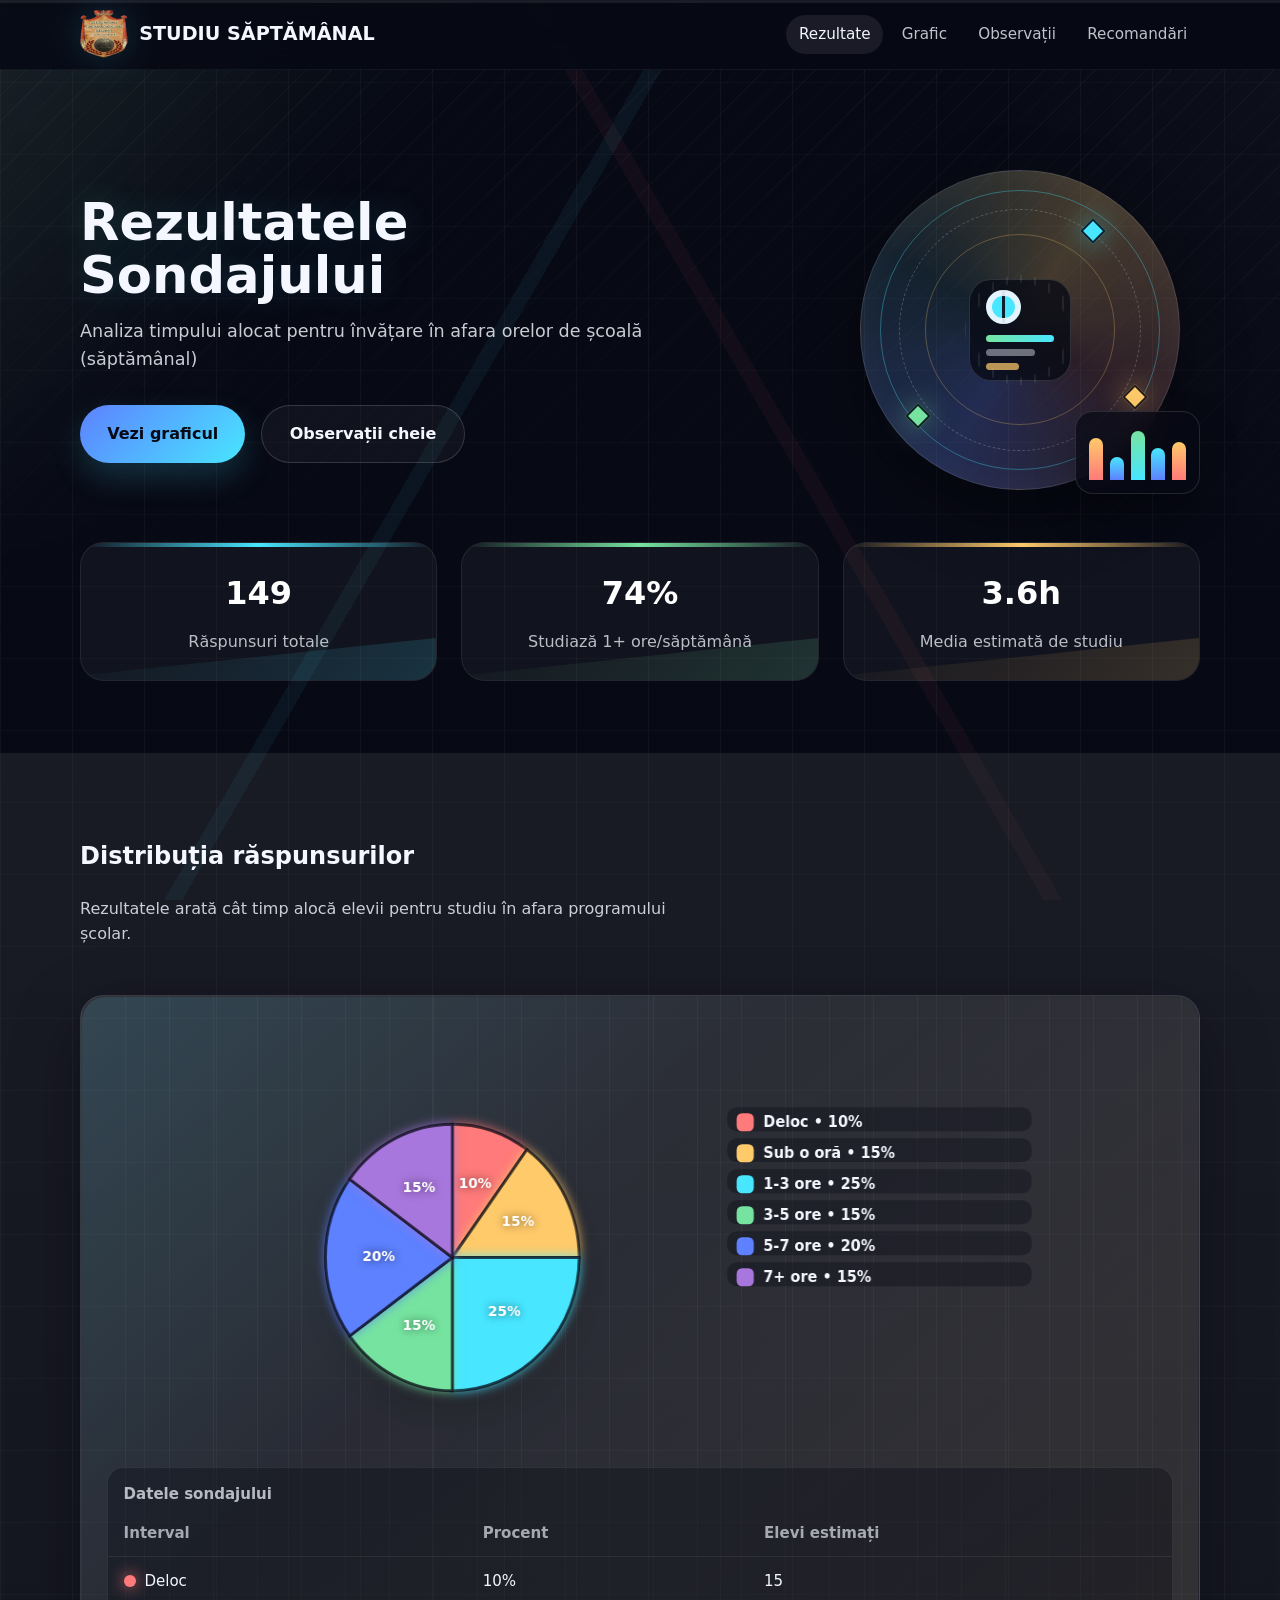
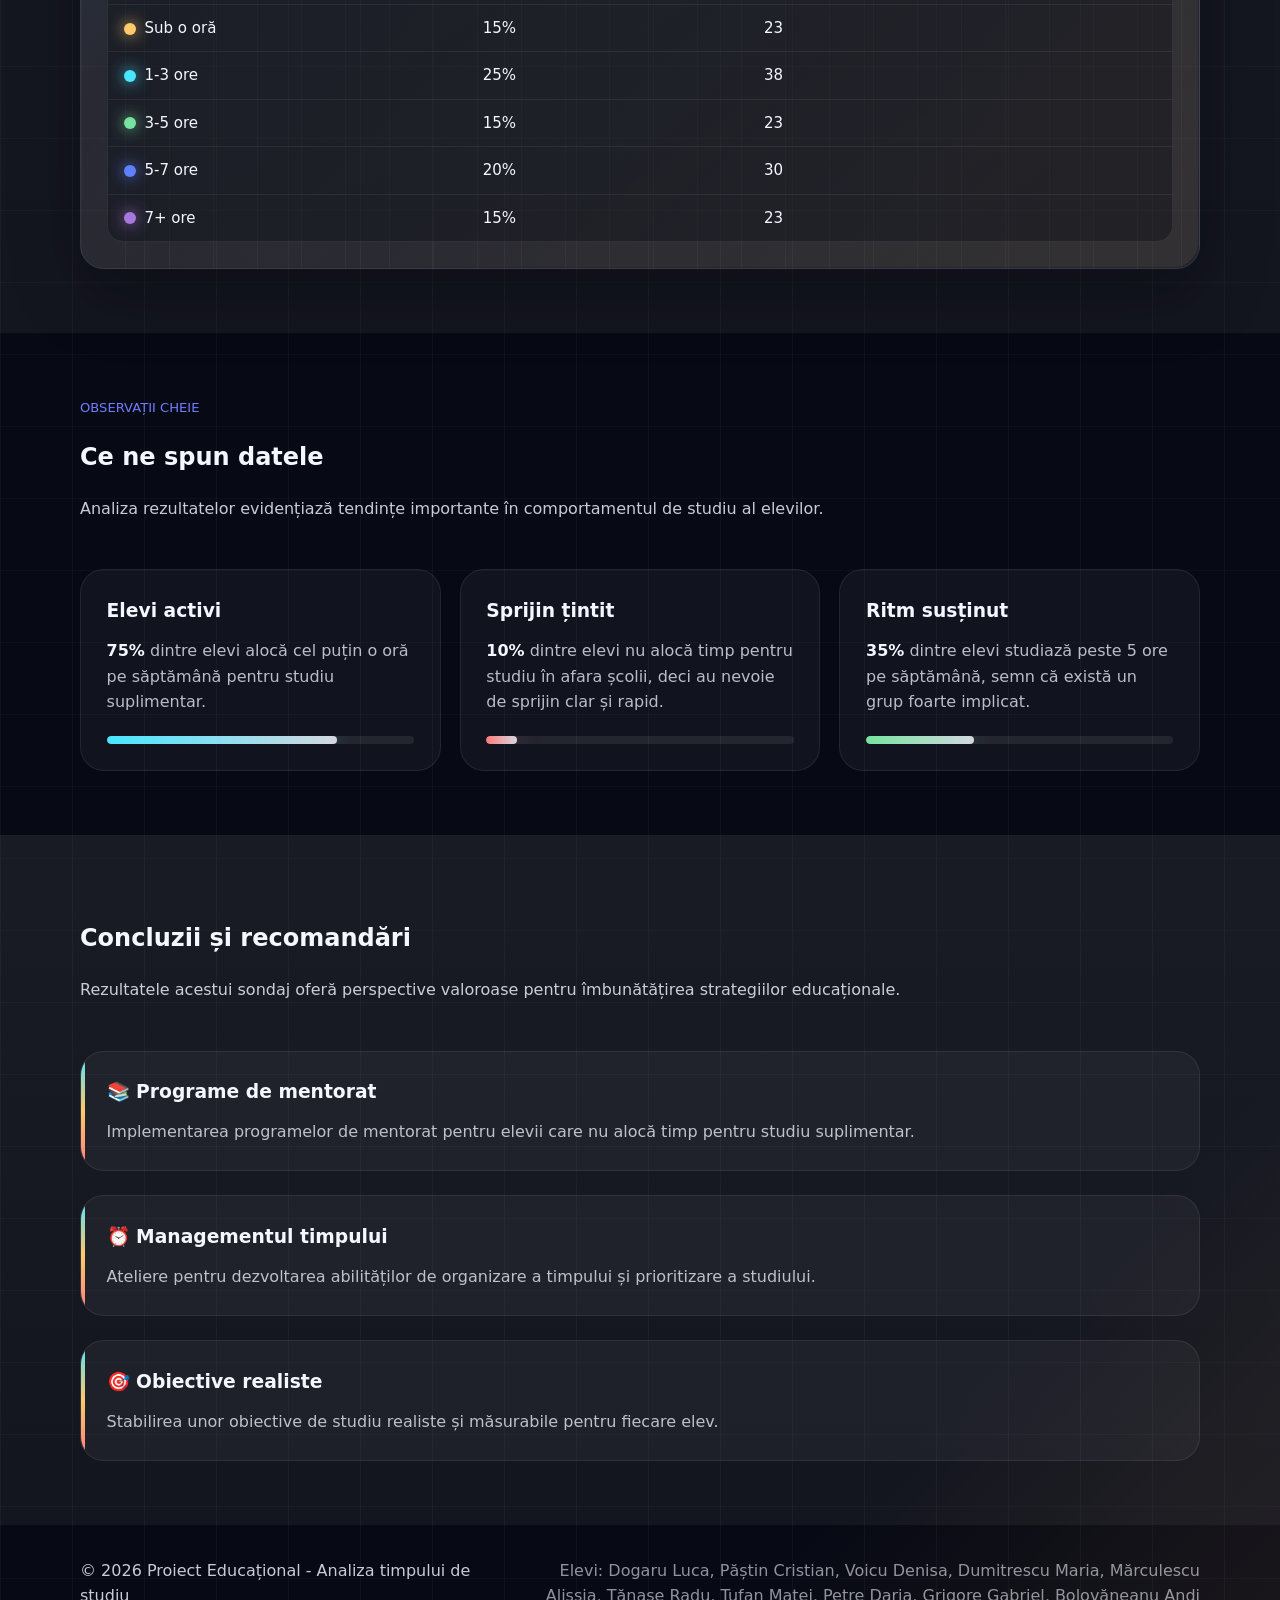
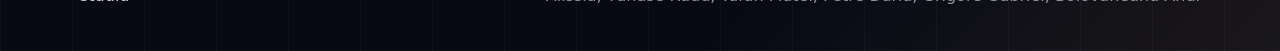
==== commit b3df82e6: "interfata noua repaired" ====
--- a/index.html
+++ b/index.html
@@ -198,10 +198,7 @@
             <p class="footer-team">Elevi: Dogaru Luca, Păștin Cristian, Voicu Denisa, Dumitrescu Maria, Mărculescu Alissia, Tănase Radu, Tufan Matei, Petre Daria, Grigore Gabriel, Bolovăneanu Andi</p>
         </div>
     </footer>
-    <script src="scripts.js?v=20260427-compact-header"></script>
- Grigore Gabriel, Bolovăneanu Andi</li>
-            </ul>
-        </div>
+    <script src="scripts.js?v=20260427-compact-header"></script>        </div>
     </footer>
     <script src="scripts.js"></script>
 </body>
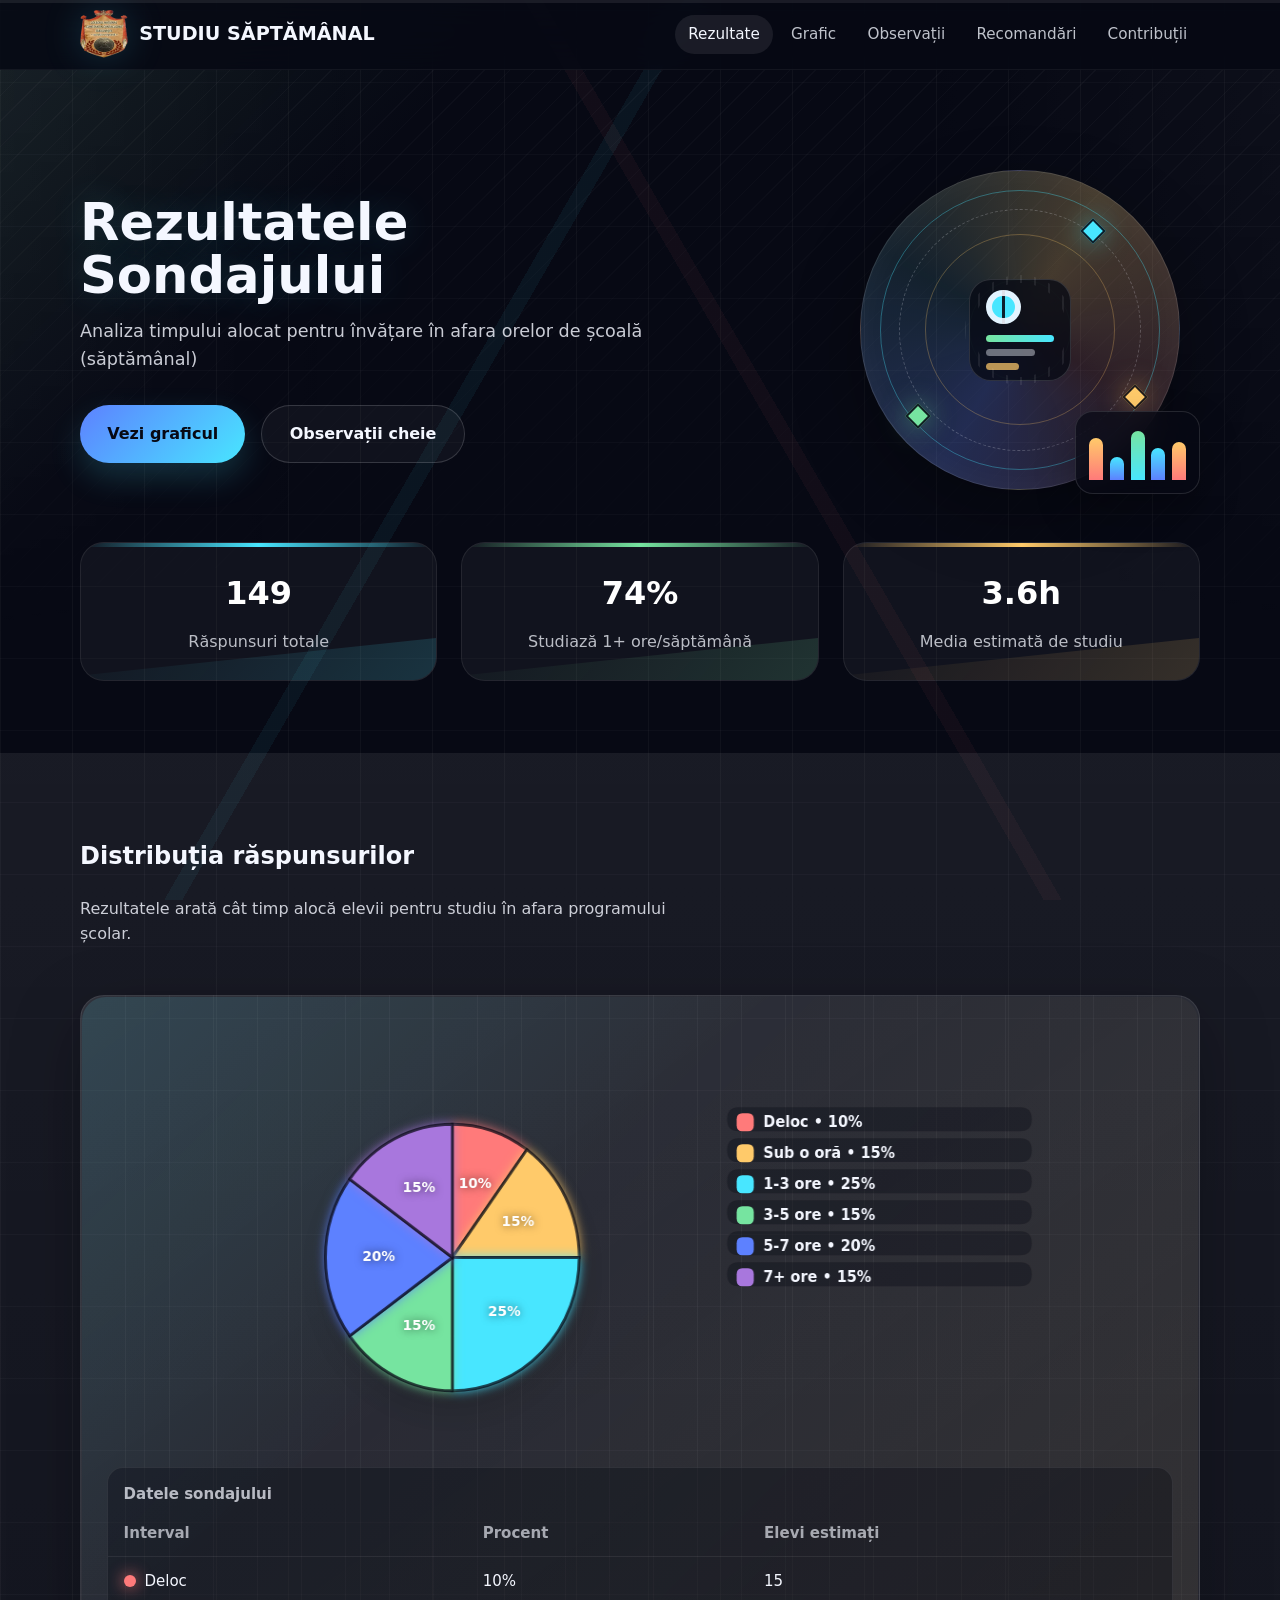
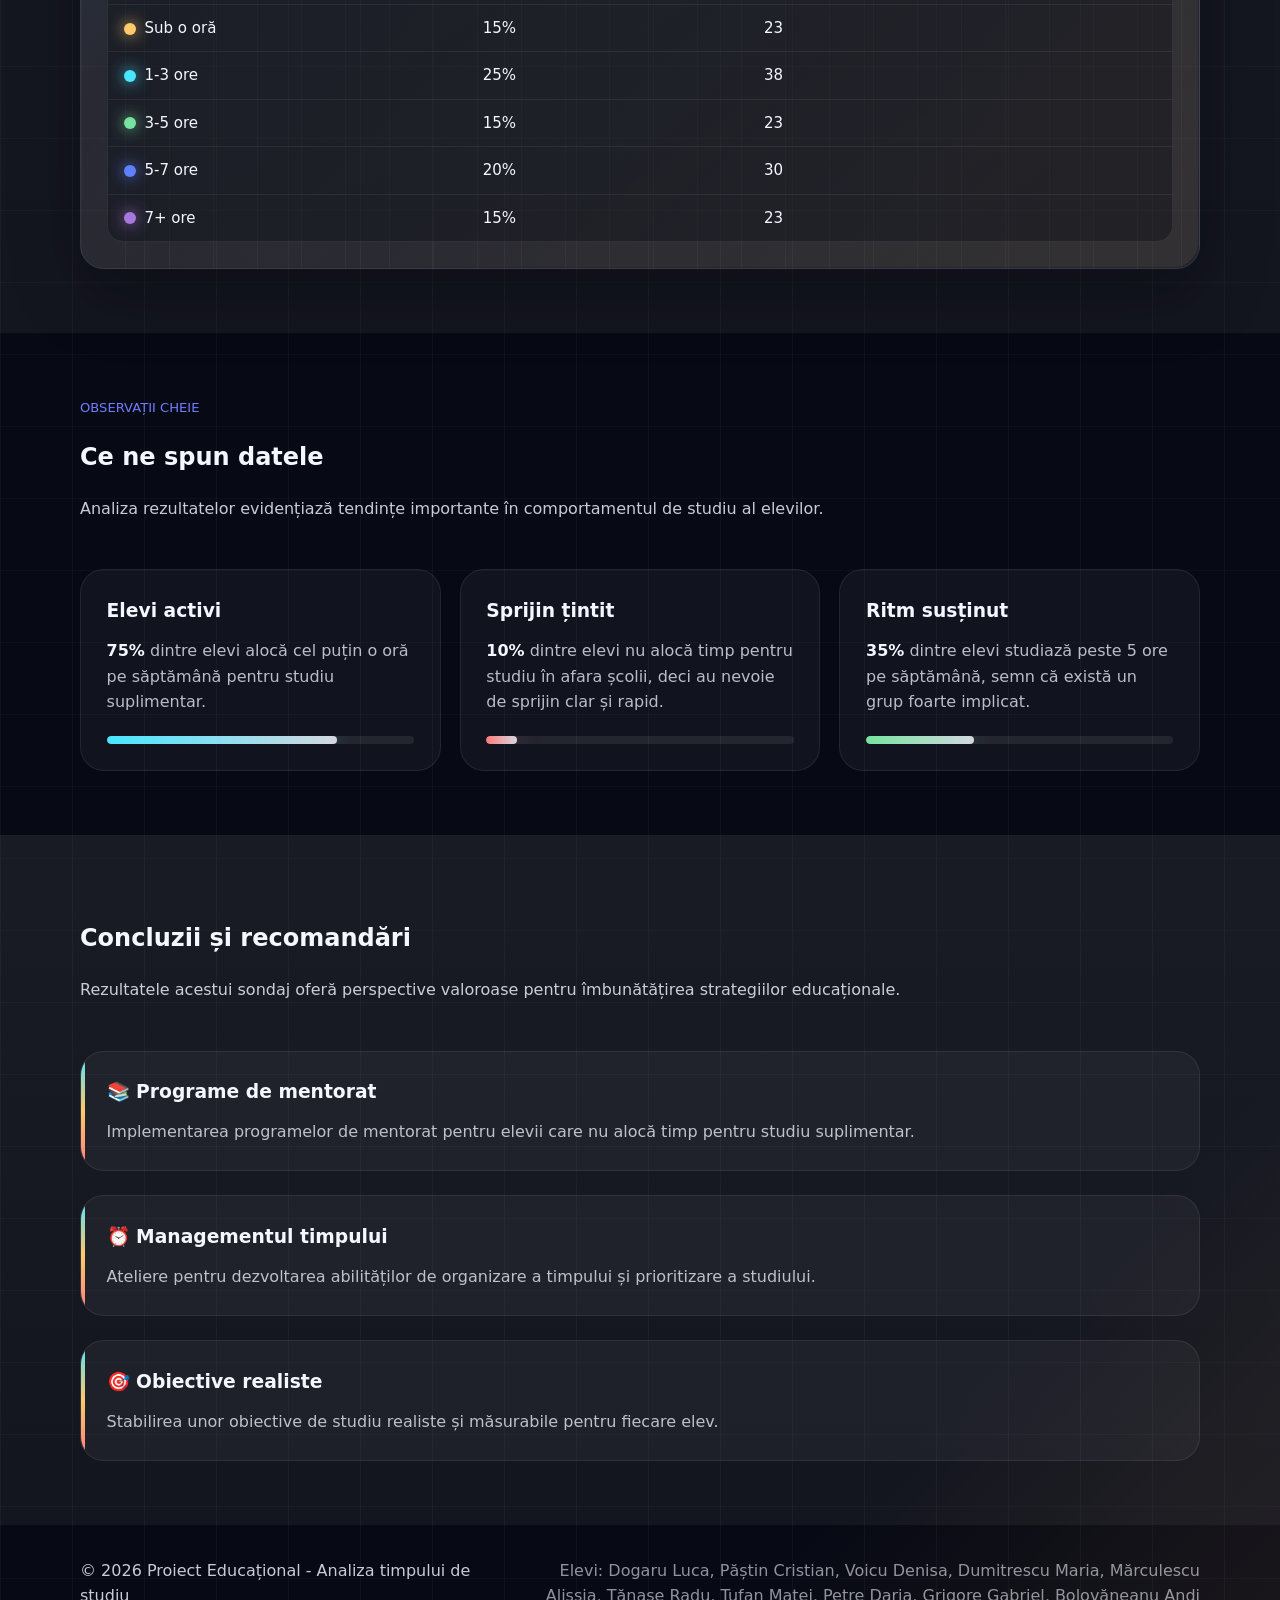
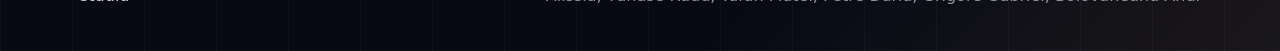
==== commit f0e12d35: "contributii added" ====
--- a/index.html
+++ b/index.html
@@ -23,6 +23,7 @@
                 <a href="#chart">Grafic</a>
                 <a href="#insights">Observații</a>
                 <a href="#conclusion">Recomandări</a>
+                <a href="contributii.html">Contribuții</a>
             </nav>
         </div>
     </header>
--- a/style.css
+++ b/style.css
@@ -822,6 +822,298 @@
     animation: fillMeter 900ms cubic-bezier(0.2, 0.85, 0.22, 1) both;
 }
 
+/* Contributions Page */
+.contributions-page {
+    background: #03060f;
+}
+
+.contributions-page::before {
+    opacity: 0.5;
+}
+
+.contributions-page .site-header {
+    background: rgba(7, 9, 20, 0.68);
+}
+
+.contributions-page .section-light {
+    background:
+        linear-gradient(180deg, rgba(255, 255, 255, 0.03), rgba(255, 255, 255, 0.015)),
+        rgba(7, 9, 20, 0.26);
+}
+
+.contributions-page .site-footer {
+    background: rgba(7, 9, 20, 0.36);
+    backdrop-filter: blur(18px);
+}
+
+.video-shell {
+    position: fixed;
+    inset: 0;
+    z-index: 0;
+    overflow: hidden;
+    background: #02050b;
+}
+
+.video-shell video {
+    width: 100%;
+    height: 100%;
+    object-fit: cover;
+    opacity: 0.9;
+    filter: brightness(0.82) saturate(0.95) contrast(1.04);
+}
+
+.video-shell::after {
+    content: "";
+    position: absolute;
+    inset: 0;
+    background:
+        linear-gradient(180deg, rgba(2, 5, 12, 0.08), rgba(2, 5, 12, 0.18)),
+        radial-gradient(circle at 18% 18%, rgba(72, 230, 255, 0.1), transparent 28%),
+        radial-gradient(circle at 82% 14%, rgba(93, 129, 255, 0.1), transparent 24%),
+        linear-gradient(120deg, rgba(255, 202, 106, 0.06), transparent 40%);
+}
+
+.contrib-hero {
+    padding: 5.4rem 0 3.75rem;
+}
+
+.contrib-hero-panel {
+    display: grid;
+    grid-template-columns: minmax(0, 1.25fr) minmax(280px, 0.75fr);
+    gap: 1.5rem;
+    align-items: stretch;
+}
+
+.contrib-hero-copy,
+.summary-card,
+.member-card,
+.contrib-toolbar,
+.contributions-page .feature-card {
+    background: rgba(7, 9, 20, 0.56);
+    border: 1px solid rgba(255, 255, 255, 0.1);
+    backdrop-filter: blur(20px);
+    box-shadow: 0 24px 70px rgba(0, 0, 0, 0.25);
+}
+
+.contrib-hero-copy {
+    padding: clamp(1.8rem, 4vw, 2.8rem);
+    border-radius: 32px;
+}
+
+.contrib-hero-copy h1 {
+    max-width: 12ch;
+}
+
+.contrib-lead {
+    margin: 1.2rem 0 0;
+    max-width: 46rem;
+    font-size: 1.08rem;
+}
+
+.contrib-summary {
+    display: grid;
+    gap: 1rem;
+}
+
+.summary-card {
+    padding: 1.45rem;
+    border-radius: 24px;
+}
+
+.summary-label {
+    display: block;
+    margin-bottom: 0.45rem;
+    color: rgba(244, 247, 255, 0.62);
+    font-size: 0.82rem;
+    font-weight: 700;
+    text-transform: uppercase;
+}
+
+.summary-card strong {
+    display: block;
+    margin-bottom: 0.65rem;
+    font-size: clamp(2rem, 5vw, 2.8rem);
+    line-height: 1;
+    color: #ffffff;
+}
+
+.summary-card p {
+    margin: 0;
+}
+
+.members-section {
+    position: relative;
+}
+
+.members-grid {
+    display: grid;
+    grid-template-columns: repeat(auto-fit, minmax(280px, 1fr));
+    gap: 1.35rem;
+    margin-top: 2rem;
+}
+
+.member-card {
+    position: relative;
+    overflow: hidden;
+    padding: 1.5rem;
+    border-radius: 26px;
+    transition: transform 180ms ease, border-color 180ms ease, background-color 180ms ease, box-shadow 180ms ease;
+}
+
+.member-card::before {
+    content: "";
+    position: absolute;
+    inset: 0 0 auto;
+    height: 4px;
+    background: linear-gradient(90deg, transparent, var(--cyan), transparent);
+    opacity: 0.85;
+}
+
+.member-card:hover {
+    transform: translateY(-4px);
+    border-color: rgba(255, 255, 255, 0.18);
+    background-color: rgba(10, 15, 28, 0.72);
+    box-shadow: 0 22px 56px rgba(0, 0, 0, 0.3);
+}
+
+.member-card.is-complete {
+    border-color: rgba(118, 228, 160, 0.34);
+    background: rgba(8, 17, 28, 0.78);
+}
+
+.member-card.is-complete::before {
+    background: linear-gradient(90deg, transparent, var(--mint), transparent);
+}
+
+.member-header {
+    display: flex;
+    align-items: flex-start;
+    gap: 1rem;
+    margin-bottom: 1.25rem;
+}
+
+.member-index {
+    display: grid;
+    place-items: center;
+    width: 2.75rem;
+    height: 2.75rem;
+    border-radius: 999px;
+    background: rgba(72, 230, 255, 0.14);
+    border: 1px solid rgba(72, 230, 255, 0.24);
+    color: #ffffff;
+    font-weight: 700;
+    letter-spacing: 0.04em;
+}
+
+.member-heading {
+    min-width: 0;
+}
+
+.member-name {
+    margin: 0 0 0.2rem;
+    font-size: 1.15rem;
+}
+
+.member-role {
+    margin: 0;
+    color: rgba(244, 247, 255, 0.62);
+    font-size: 0.94rem;
+}
+
+.member-block {
+    display: grid;
+    gap: 0.55rem;
+}
+
+.member-label {
+    color: rgba(244, 247, 255, 0.78);
+    font-size: 0.9rem;
+    font-weight: 600;
+}
+
+.member-text {
+    margin: 0;
+    color: rgba(244, 247, 255, 0.82);
+}
+
+.member-text-muted {
+    color: rgba(244, 247, 255, 0.5);
+    font-style: italic;
+}
+
+.member-field {
+    display: grid;
+    gap: 0.45rem;
+    margin-bottom: 1rem;
+}
+
+.member-field:last-of-type {
+    margin-bottom: 0;
+}
+
+.member-field span {
+    color: rgba(244, 247, 255, 0.78);
+    font-size: 0.9rem;
+    font-weight: 600;
+}
+
+.member-input,
+.member-notes {
+    width: 100%;
+    border: 1px solid rgba(255, 255, 255, 0.12);
+    border-radius: 16px;
+    padding: 0.9rem 1rem;
+    background: rgba(255, 255, 255, 0.045);
+    color: #f4f7ff;
+    font: inherit;
+    transition: border-color 150ms ease, background-color 150ms ease, box-shadow 150ms ease;
+}
+
+.member-input::placeholder,
+.member-notes::placeholder {
+    color: rgba(244, 247, 255, 0.38);
+}
+
+.member-input:focus,
+.member-notes:focus {
+    outline: none;
+    border-color: rgba(72, 230, 255, 0.56);
+    background: rgba(255, 255, 255, 0.07);
+    box-shadow: 0 0 0 3px rgba(72, 230, 255, 0.12);
+}
+
+.member-notes {
+    min-height: 8.5rem;
+    resize: vertical;
+}
+
+.contrib-toolbar {
+    display: flex;
+    align-items: center;
+    justify-content: space-between;
+    gap: 1rem;
+    margin-top: 1.5rem;
+    padding: 1rem 1.2rem;
+    border-radius: 20px;
+}
+
+.save-status {
+    margin: 0;
+    color: rgba(244, 247, 255, 0.72);
+}
+
+.save-status.is-saved {
+    color: #d2ffe0;
+}
+
+.contributions-page .feature-list {
+    grid-template-columns: repeat(auto-fit, minmax(220px, 1fr));
+}
+
+.contributions-page .feature-card h3 {
+    color: #ffffff;
+}
+
 @keyframes floatVisual {
     0%, 100% {
         transform: translateY(0);
@@ -880,6 +1172,10 @@
         text-align: center;
     }
 
+    .contrib-hero-panel {
+        grid-template-columns: 1fr;
+    }
+
     .survey-intro {
         text-align: center;
     }
@@ -903,7 +1199,20 @@
         padding-top: 3.5rem;
     }
 
+    .contrib-hero {
+        padding-top: 3.75rem;
+    }
+
     .result-stats {
+        grid-template-columns: 1fr;
+    }
+
+    .contrib-toolbar {
+        align-items: stretch;
+        flex-direction: column;
+    }
+
+    .members-grid {
         grid-template-columns: 1fr;
     }
 
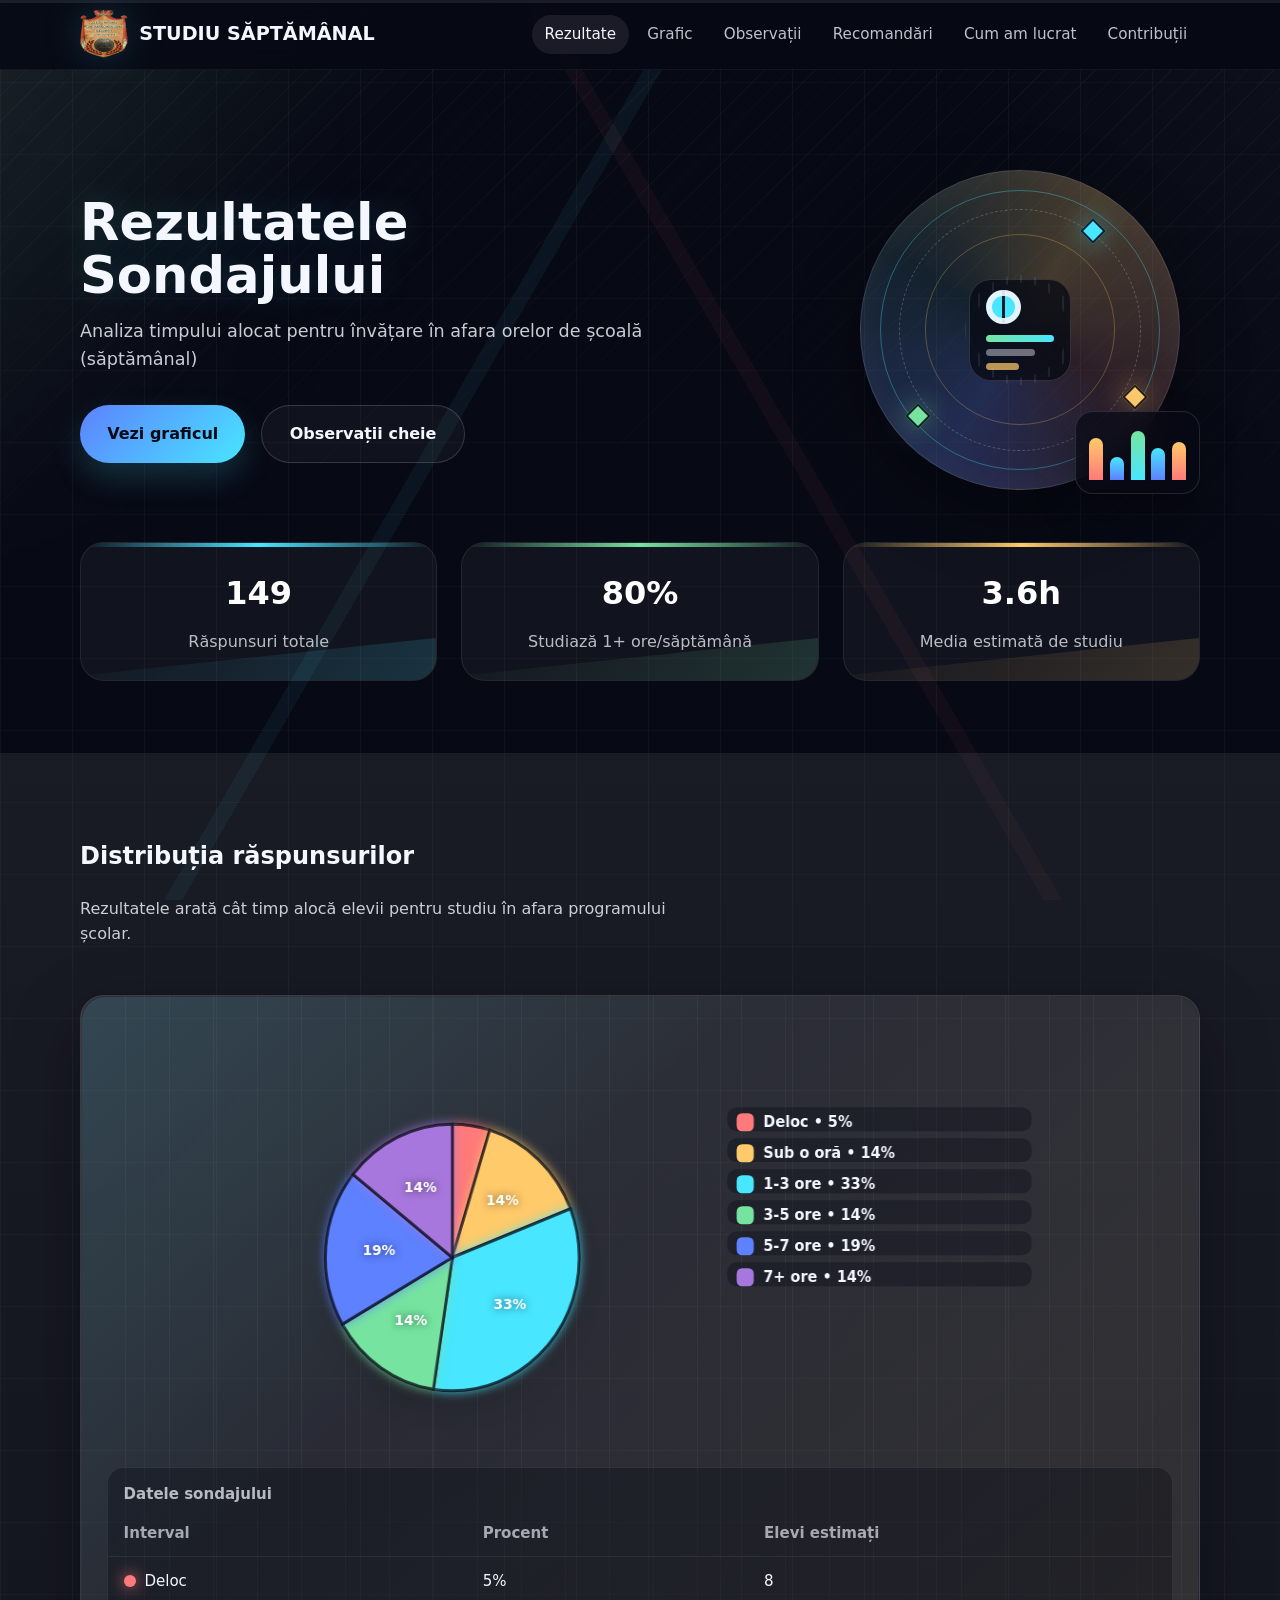
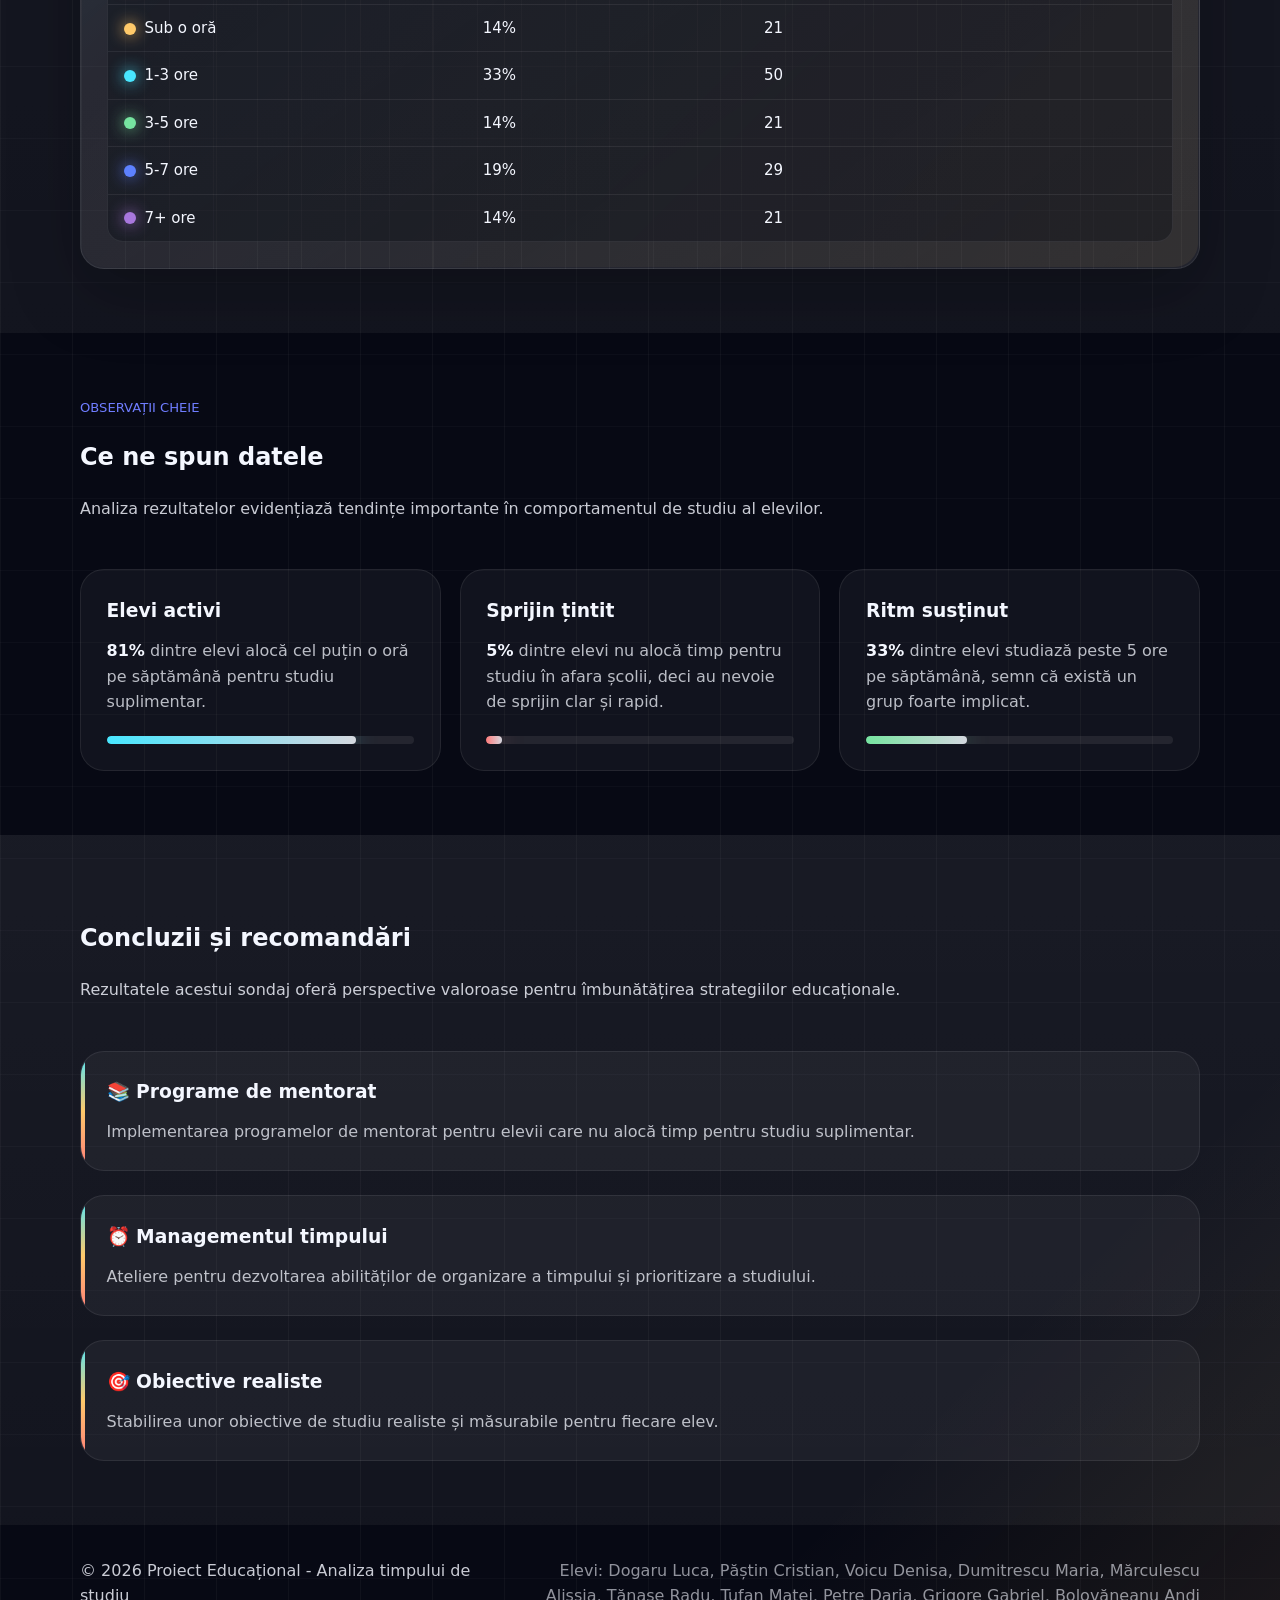
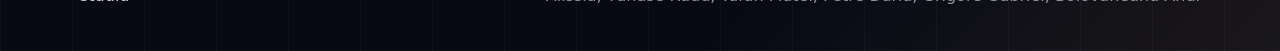
==== commit 89e338b1: "badges" ====
--- a/index.html
+++ b/index.html
@@ -23,6 +23,7 @@
                 <a href="#chart">Grafic</a>
                 <a href="#insights">Observații</a>
                 <a href="#conclusion">Recomandări</a>
+                <a href="cum-am-lucrat.html">Cum am lucrat</a>
                 <a href="contributii.html">Contribuții</a>
             </nav>
         </div>
--- a/style.css
+++ b/style.css
@@ -904,6 +904,22 @@
     max-width: 12ch;
 }
 
+.process-page .contrib-hero-panel {
+    grid-template-columns: minmax(0, 1fr);
+}
+
+.process-page .contrib-hero-copy {
+    max-width: none;
+}
+
+.process-page .contrib-hero-copy h1 {
+    max-width: none;
+}
+
+.process-page .contrib-lead {
+    max-width: 64rem;
+}
+
 .contrib-lead {
     margin: 1.2rem 0 0;
     max-width: 46rem;
@@ -941,6 +957,83 @@
     margin: 0;
 }
 
+.role-badge-list {
+    display: flex;
+    flex-wrap: wrap;
+    gap: 0.55rem;
+}
+
+.role-badge {
+    --badge-color: var(--cyan);
+    --badge-bg: color-mix(in srgb, var(--badge-color) 18%, transparent);
+    --badge-border: color-mix(in srgb, var(--badge-color) 56%, transparent);
+    display: inline-flex;
+    align-items: center;
+    min-height: 2rem;
+    padding: 0.38rem 0.72rem;
+    border-radius: 999px;
+    border: 1px solid var(--badge-border);
+    background: var(--badge-bg);
+    color: #f8fbff;
+    font-size: 0.8rem;
+    font-weight: 700;
+    line-height: 1.1;
+    overflow-wrap: anywhere;
+    box-shadow: 0 0 18px color-mix(in srgb, var(--badge-color) 18%, transparent);
+}
+
+.role-badge:nth-child(2n) {
+    --badge-color: var(--mint);
+}
+
+.role-badge:nth-child(3n) {
+    --badge-color: var(--gold);
+}
+
+.role-badge:nth-child(4n) {
+    --badge-color: var(--coral);
+}
+
+.role-badge:nth-child(5n) {
+    --badge-color: var(--violet);
+}
+
+.role-badge.role-badge-documentare {
+    --badge-color: var(--cyan);
+}
+
+.role-badge.role-badge-design {
+    --badge-color: var(--mint);
+}
+
+.role-badge.role-badge-prezentare {
+    --badge-color: var(--gold);
+}
+
+.role-badge.role-badge-calcule {
+    --badge-color: var(--coral);
+}
+
+.role-badge.role-badge-site {
+    --badge-color: var(--violet);
+}
+
+.member-contribution-head {
+    display: flex;
+    flex-wrap: wrap;
+    align-items: center;
+    gap: 0.55rem;
+}
+
+.member-contribution-head .member-label {
+    margin-right: auto;
+}
+
+.member-contribution-head .role-badge {
+    font-size: 0.76rem;
+    min-height: 1.8rem;
+}
+
 .members-section {
     position: relative;
 }
@@ -958,6 +1051,38 @@
     padding: 1.5rem;
     border-radius: 26px;
     transition: transform 180ms ease, border-color 180ms ease, background-color 180ms ease, box-shadow 180ms ease;
+}
+
+.member-card.role-badge-documentare {
+    --member-card-color: var(--cyan);
+}
+
+.member-card.role-badge-design {
+    --member-card-color: var(--mint);
+}
+
+.member-card.role-badge-prezentare {
+    --member-card-color: var(--gold);
+}
+
+.member-card.role-badge-calcule {
+    --member-card-color: var(--coral);
+}
+
+.member-card.role-badge-site {
+    --member-card-color: var(--violet);
+}
+
+.member-card.role-badge-documentare,
+.member-card.role-badge-design,
+.member-card.role-badge-prezentare,
+.member-card.role-badge-calcule,
+.member-card.role-badge-site {
+    background:
+        linear-gradient(145deg, color-mix(in srgb, var(--member-card-color) 20%, rgba(7, 9, 20, 0.78)), rgba(7, 9, 20, 0.56) 72%),
+        rgba(7, 9, 20, 0.56);
+    border-color: color-mix(in srgb, var(--member-card-color) 42%, rgba(255, 255, 255, 0.12));
+    box-shadow: 0 24px 70px rgba(0, 0, 0, 0.25), 0 0 34px color-mix(in srgb, var(--member-card-color) 16%, transparent);
 }
 
 .member-card::before {
@@ -965,7 +1090,7 @@
     position: absolute;
     inset: 0 0 auto;
     height: 4px;
-    background: linear-gradient(90deg, transparent, var(--cyan), transparent);
+    background: linear-gradient(90deg, transparent, var(--member-card-color, var(--cyan)), transparent);
     opacity: 0.85;
 }
 
@@ -977,12 +1102,11 @@
 }
 
 .member-card.is-complete {
-    border-color: rgba(118, 228, 160, 0.34);
-    background: rgba(8, 17, 28, 0.78);
+    border-color: color-mix(in srgb, var(--member-card-color, var(--mint)) 42%, rgba(255, 255, 255, 0.14));
 }
 
 .member-card.is-complete::before {
-    background: linear-gradient(90deg, transparent, var(--mint), transparent);
+    background: linear-gradient(90deg, transparent, var(--member-card-color, var(--mint)), transparent);
 }
 
 .member-header {
@@ -998,8 +1122,8 @@
     width: 2.75rem;
     height: 2.75rem;
     border-radius: 999px;
-    background: rgba(72, 230, 255, 0.14);
-    border: 1px solid rgba(72, 230, 255, 0.24);
+    background: color-mix(in srgb, var(--member-card-color, var(--cyan)) 18%, transparent);
+    border: 1px solid color-mix(in srgb, var(--member-card-color, var(--cyan)) 34%, transparent);
     color: #ffffff;
     font-weight: 700;
     letter-spacing: 0.04em;
@@ -1012,12 +1136,6 @@
 .member-name {
     margin: 0 0 0.2rem;
     font-size: 1.15rem;
-}
-
-.member-role {
-    margin: 0;
-    color: rgba(244, 247, 255, 0.62);
-    font-size: 0.94rem;
 }
 
 .member-block {
@@ -1114,6 +1232,52 @@
     color: #ffffff;
 }
 
+.process-section {
+    position: relative;
+}
+
+.process-timeline {
+    list-style: none;
+    display: grid;
+    gap: 1rem;
+    margin: 2rem 0 0;
+    padding: 0;
+}
+
+.process-step {
+    display: grid;
+    grid-template-columns: auto minmax(0, 1fr);
+    gap: 1rem;
+    align-items: start;
+    padding: 1.35rem;
+    border-radius: 24px;
+    background: rgba(7, 9, 20, 0.56);
+    border: 1px solid rgba(255, 255, 255, 0.1);
+    backdrop-filter: blur(20px);
+    box-shadow: 0 18px 48px rgba(0, 0, 0, 0.2);
+}
+
+.process-step-number {
+    display: grid;
+    place-items: center;
+    width: 3rem;
+    height: 3rem;
+    border-radius: 999px;
+    background: rgba(72, 230, 255, 0.14);
+    border: 1px solid rgba(72, 230, 255, 0.26);
+    color: #ffffff;
+    font-weight: 800;
+}
+
+.process-step h3 {
+    margin: 0 0 0.45rem;
+    color: #ffffff;
+}
+
+.process-step p {
+    margin: 0;
+}
+
 @keyframes floatVisual {
     0%, 100% {
         transform: translateY(0);
